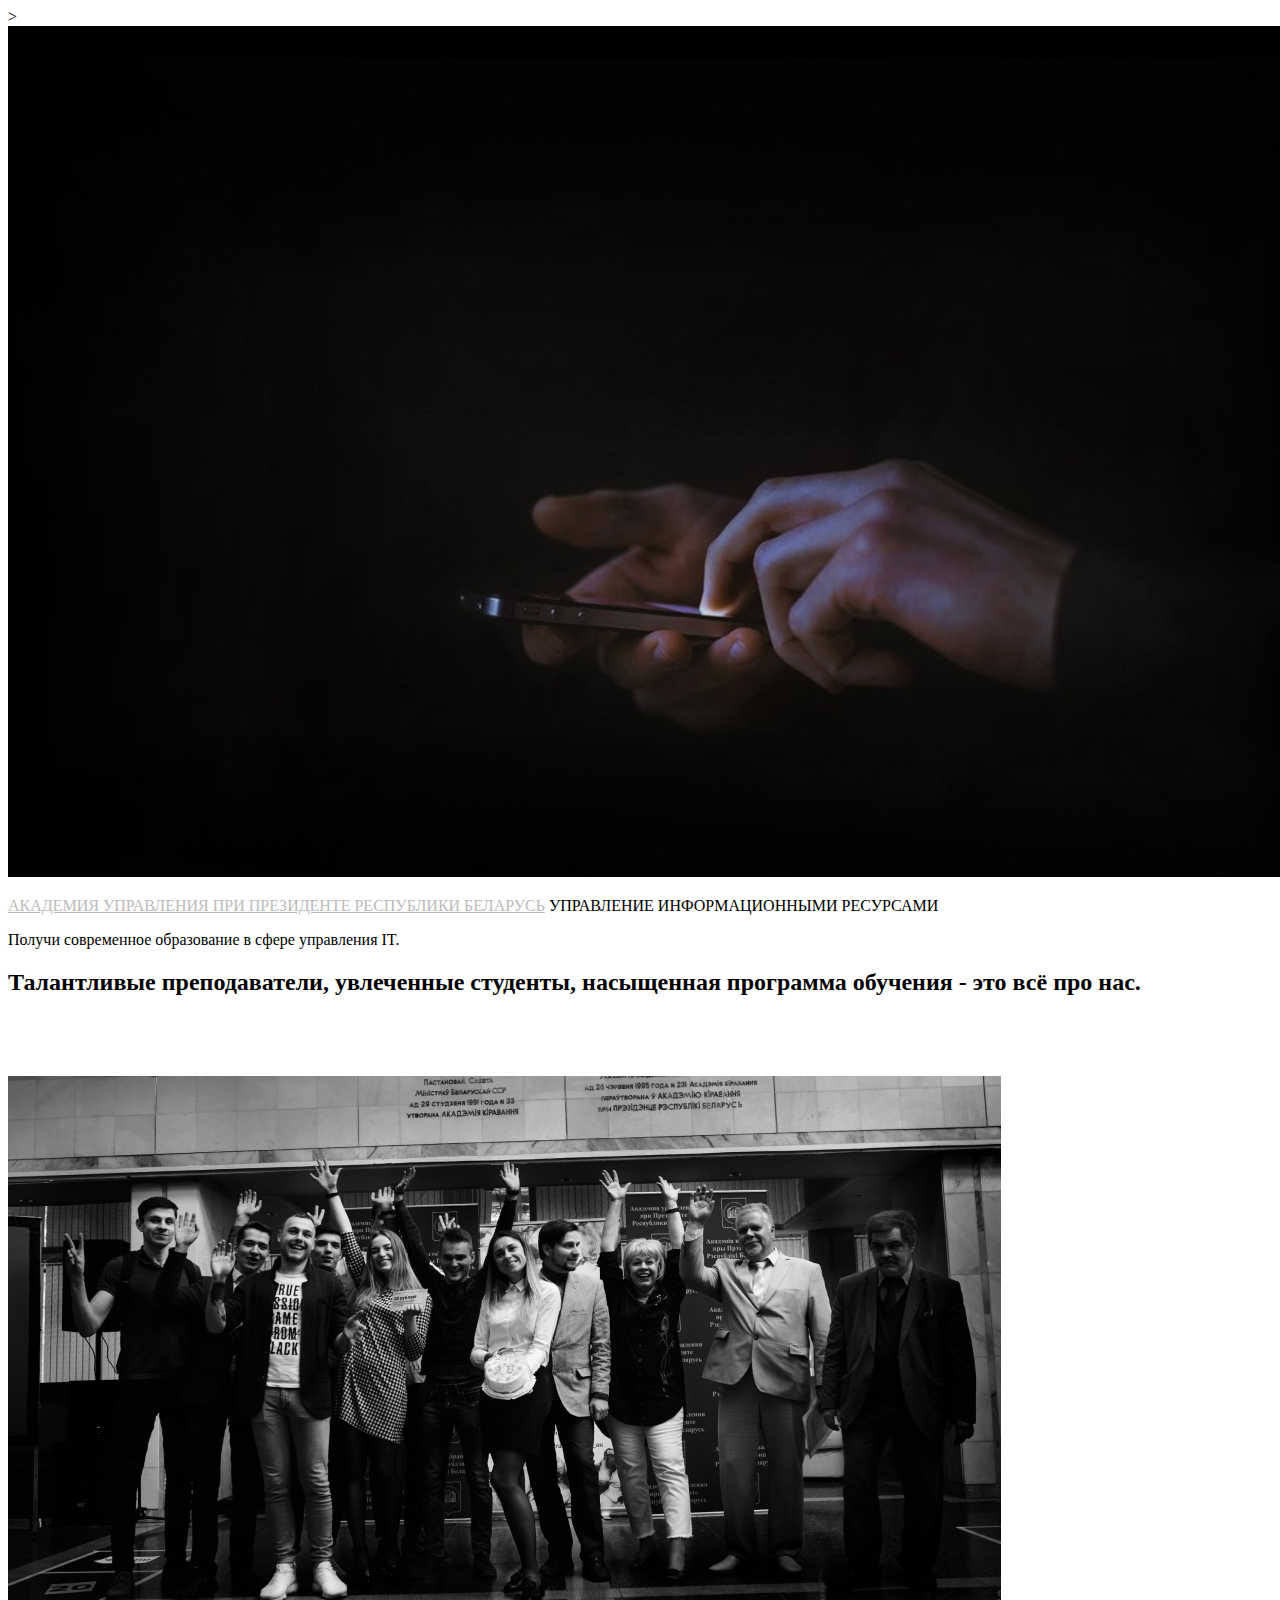
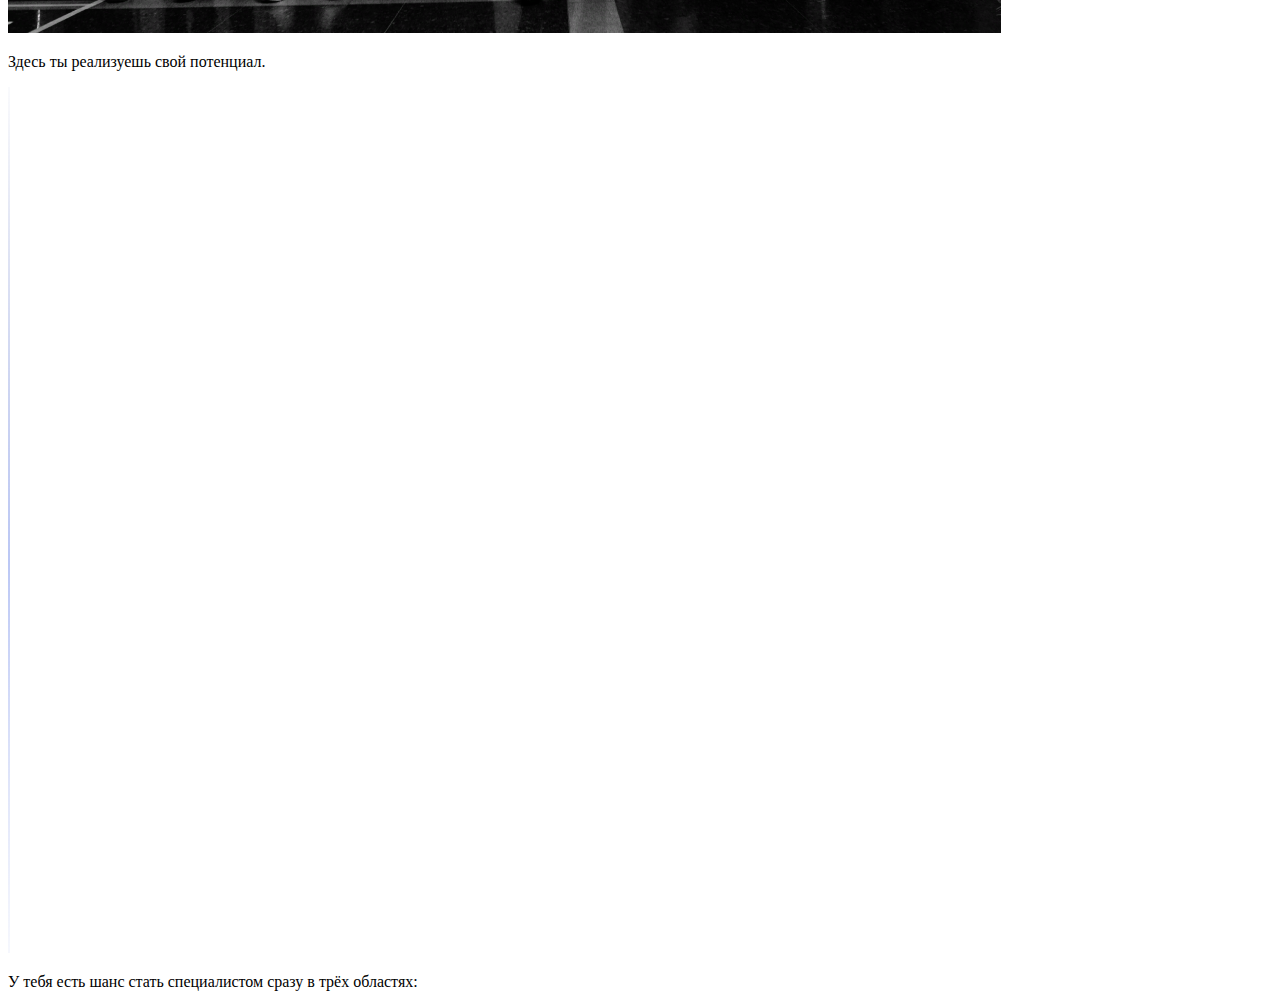
==== index.html @ 5eafae23 "UIR" ====
<!DOCTYPE html>
<html lang ="en">
<head>
  <meta charset="utf-8">
  <title>UIR</title>
  <meta name="viewport" content="width=device-width, initial-scale=1, shrink-to-fit=no">
  <link href=<link href="https://fonts.googleapis.com/css?family=Roboto:400,500,700&display=swap&subset=cyrillic" rel="stylesheet">>
  <link rel="stylesheet" href = "css/bootstrap.min.css">
  <link rel="stylesheet" href="css/owl.carousel.min.css">
	<link rel="stylesheet" href="css/owl.theme.default.min.css">
  <link rel = "stylesheet" href="css/main.css">
</head>
<body>
    <section class="main_page">
      <div class="main">
        <div class="container">
          <div class="row">
            <div class="col-md-11">
              <img src="img/main.jpg" alt="photo">
              <p><a href='https://www.pac.by/' data-hover='АКАДЕМИЯ УПРАВЛЕНИЯ ПРИ ПРЕЗИДЕНТЕ РЕСПУБЛИКИ БЕЛАРУСЬ' style="color:#BBBBBB">АКАДЕМИЯ УПРАВЛЕНИЯ ПРИ ПРЕЗИДЕНТЕ РЕСПУБЛИКИ БЕЛАРУСЬ</a> УПРАВЛЕНИЕ ИНФОРМАЦИОННЫМИ РЕСУРСАМИ </p>
                <span>Получи современное образование в сфере управления IT.</span>
              </div>
              </div>
            </div>
          </div>
        </section>
        <section class="description_page">
          <div class="desc">
            <div class="container">
              <div class="row">
                <div class="col-md-9">
                  <h2> Талантливые преподаватели, увлеченные студенты, насыщенная программа обучения - это всё про нас. </h2>
                </div>
                <div class="col-md-12 d-flex align-items-center">
                <img style='margin-top: 60px;'src="img/desc_photo.png">
              </div>
                <div class="col-md-12">
                <p> Здесь ты реализуешь свой потенциал. </p>
              </div>
              </div>
              </div>
            </div>
          </div>
        </section>
        <section class="subject_page">
          <div class="sub">
            <div class="container">
              <div class="row">
                <div class="col-md-1">
                  <img src="img/Line.png">
                </div>
                <div class="col-md-6">
                  <p> У тебя есть шанс стать специалистом сразу в трёх областях:</p>
              </div>
              <div class= "col-md-5">

              </div>
            </div>
          </div>
        </section>
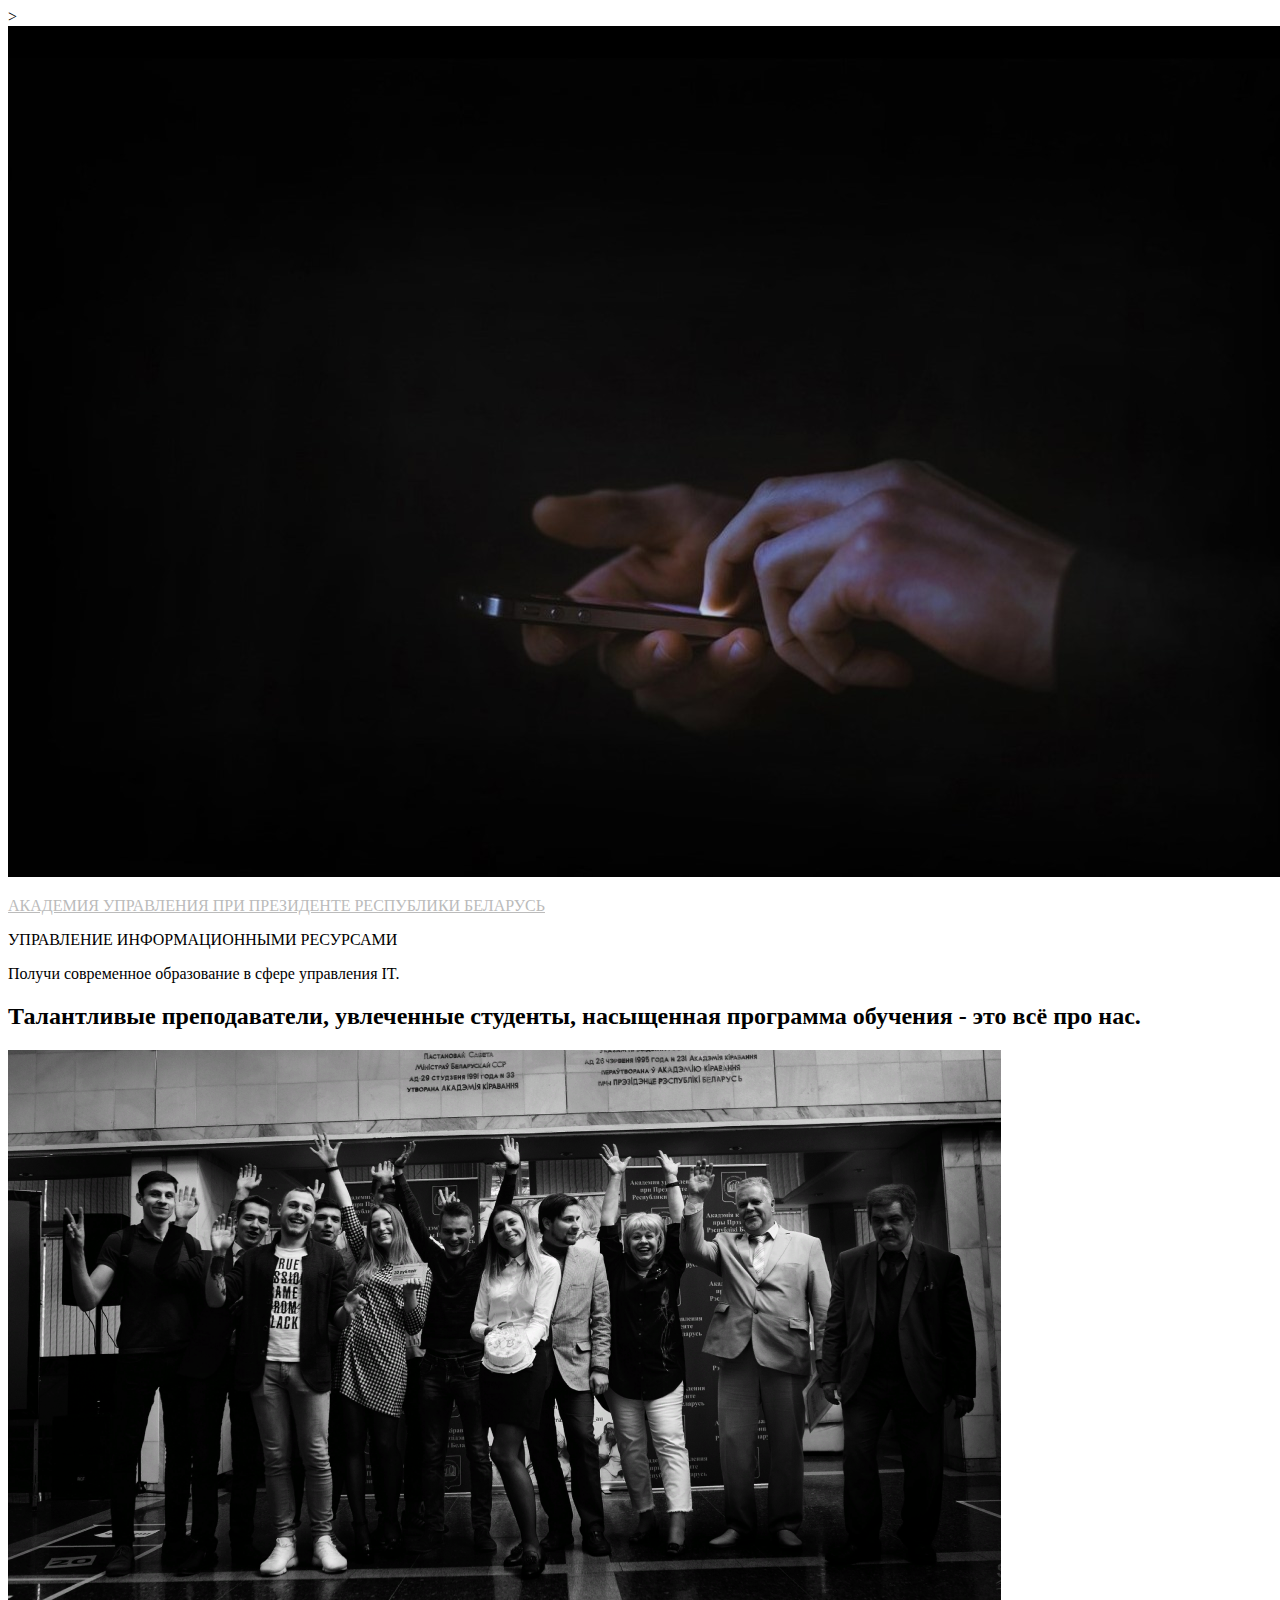
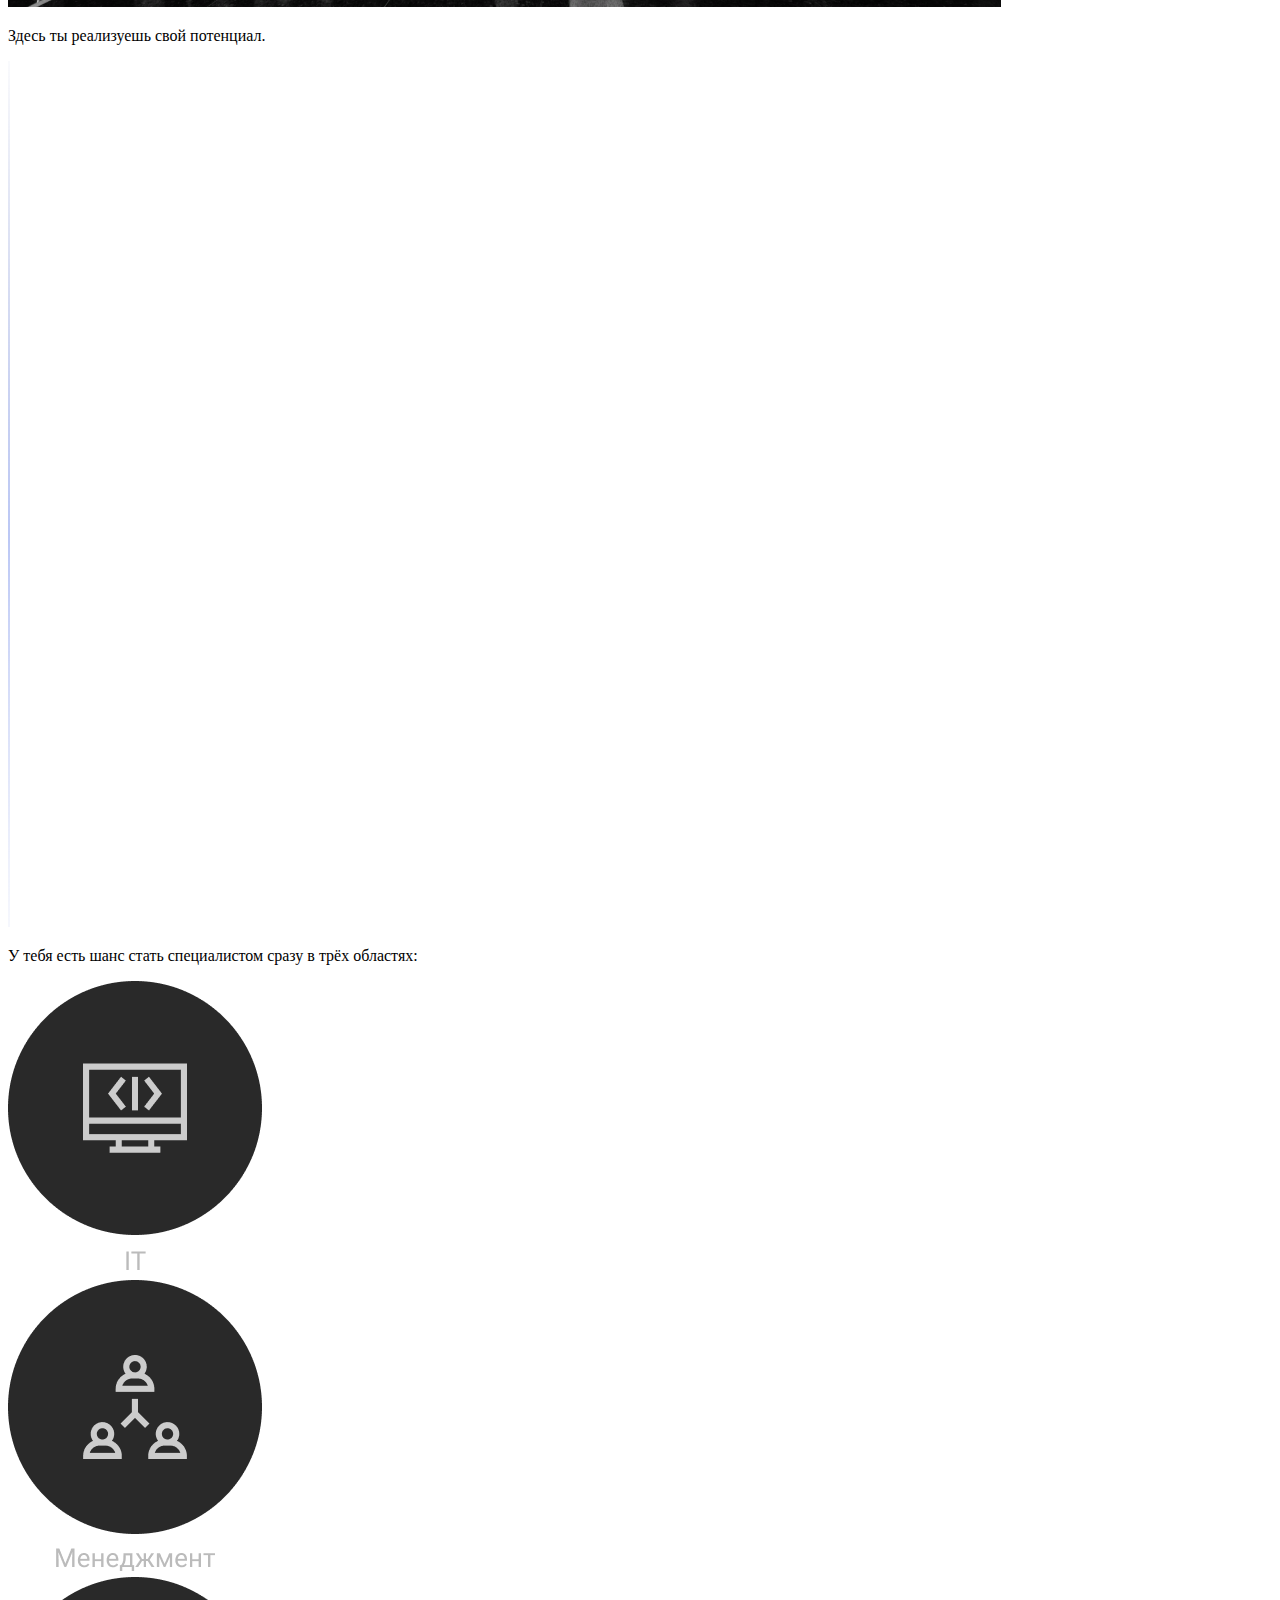
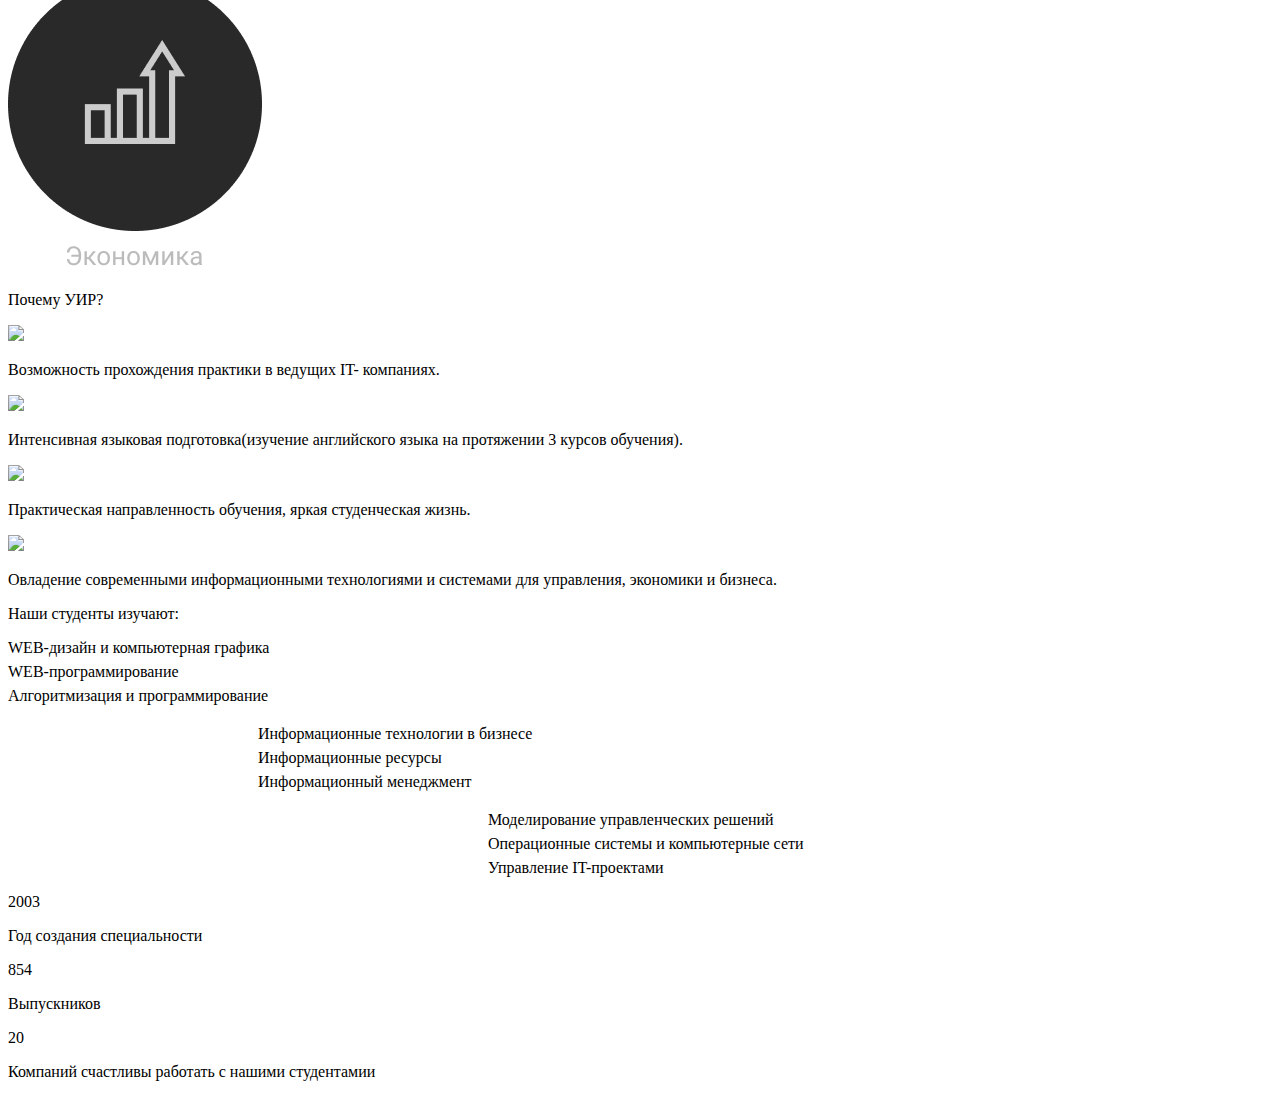
==== commit 7ed84777: "With counter" ====
--- a/index.html
+++ b/index.html
@@ -4,57 +4,180 @@
   <meta charset="utf-8">
   <title>UIR</title>
   <meta name="viewport" content="width=device-width, initial-scale=1, shrink-to-fit=no">
-  <link href=<link href="https://fonts.googleapis.com/css?family=Roboto:400,500,700&display=swap&subset=cyrillic" rel="stylesheet">>
+  <link href="https://fonts.googleapis.com/css?family=Roboto:400,500,700&display=swap&subset=cyrillic" rel="stylesheet">>
   <link rel="stylesheet" href = "css/bootstrap.min.css">
-  <link rel="stylesheet" href="css/owl.carousel.min.css">
 	<link rel="stylesheet" href="css/owl.theme.default.min.css">
   <link rel = "stylesheet" href="css/main.css">
+  <link rel="stylesheet" href="https://cdnjs.cloudflare.com/ajax/libs/animate.css/3.7.2/animate.min.css">
+  <link rel="stylesheet" href="https://stackpath.bootstrapcdn.com/font-awesome/4.7.0/css/font-awesome.min.css">
 </head>
 <body>
     <section class="main_page">
       <div class="main">
         <div class="container">
           <div class="row">
-            <div class="col-md-11">
+            <div class="col-md-12">
               <img src="img/main.jpg" alt="photo">
-              <p><a href='https://www.pac.by/' data-hover='АКАДЕМИЯ УПРАВЛЕНИЯ ПРИ ПРЕЗИДЕНТЕ РЕСПУБЛИКИ БЕЛАРУСЬ' style="color:#BBBBBB">АКАДЕМИЯ УПРАВЛЕНИЯ ПРИ ПРЕЗИДЕНТЕ РЕСПУБЛИКИ БЕЛАРУСЬ</a> УПРАВЛЕНИЕ ИНФОРМАЦИОННЫМИ РЕСУРСАМИ </p>
-                <span>Получи современное образование в сфере управления IT.</span>
+              <p><a href='https://www.pac.by/' data-hover='АКАДЕМИЯ УПРАВЛЕНИЯ ПРИ ПРЕЗИДЕНТЕ РЕСПУБЛИКИ БЕЛАРУСЬ' style="color:#BBBBBB">АКАДЕМИЯ УПРАВЛЕНИЯ ПРИ ПРЕЗИДЕНТЕ РЕСПУБЛИКИ БЕЛАРУСЬ</a></p>
+              <p class="main_page_uir">УПРАВЛЕНИЕ ИНФОРМАЦИОННЫМИ РЕСУРСАМИ</p>
+                <span class="col-md-12 big_title">Получи современное образование в сфере управления IT.</span>
               </div>
               </div>
             </div>
           </div>
         </section>
-        <section class="description_page">
-          <div class="desc">
-            <div class="container">
-              <div class="row">
-                <div class="col-md-9">
-                  <h2> Талантливые преподаватели, увлеченные студенты, насыщенная программа обучения - это всё про нас. </h2>
+
+    <section class="description_page">
+      <div class="desc">
+        <div class="container">
+          <div class="row">
+            <div class="col-md-9">
+              <h2 class="pharagraph_desc pharagraph"> Талантливые преподаватели, увлеченные студенты, насыщенная программа обучения - это всё про нас. </h2>
+            </div>
+            <div class="col-md-12 d-flex align-items-center">
+              <img src="img/desc_photo.png">
+            </div>
+            <div class="col-md-12">
+              <p class="title"> Здесь ты реализуешь свой потенциал. </p>
+            </div>
+          </div>
+        </div>
+      </div>
+    </section>
+
+    <section class="subject_page">
+      <div class="sub">
+        <div class="container">
+          <div class="row">
+              <div class="col-md-7">
+                  <img src="img/Line.png">
+                  <p class="title sub_title"> У тебя есть шанс стать специалистом сразу в трёх областях:</p>
                 </div>
-                <div class="col-md-12 d-flex align-items-center">
-                <img style='margin-top: 60px;'src="img/desc_photo.png">
+                <div class="col-md-1">
+                  <img class="sub_ImgIT" src="img/subIT.png">
               </div>
-                <div class="col-md-12">
-                <p> Здесь ты реализуешь свой потенциал. </p>
+              <div class="col-md-1">
+                <img class="sub_ImgManagment" src="img/subManagment.png">
+            </div>
+            <div class="col-md-1">
+              <img class="sub_ImgEconomy" src="img/subEconomy.png">
+            </div>
+          </div>
+        </div>
+      </div>
+    </section>
+
+
+    <section class="why_uir">
+      <div class="container">
+        <div class="row title_why">
+          <div class="col-md-12">
+              <p class="title">Почему УИР?</p>
+          </div>
+          <div class="list ">
+            <div class="row list1 align-items-center wow fadeInDown" data-wow-duration="3s">
+              <div class="col-md-1">
+                <img src="img/icon_why.png">
               </div>
+              <div class="col-md-11 text1">
+                <p class="pharagraph">Возможность прохождения практики в ведущих IT- компаниях.</p>
               </div>
+            </div>
+            <div class="row list1 align-items-center wow fadeInDown" data-wow-duration="2s" data-wow-offset="15">
+              <div class="col-md-1">
+                <img src="img/icon_why.png">
+              </div>
+              <div class="col-md-11 text1">
+                <p class="pharagraph ">Интенсивная языковая подготовка(изучение английского языка на протяжении 3 курсов обучения).</p>
+              </div>
+            </div>
+            <div class="row list1 align-items-center wow fadeInDown" data-wow-duration="2s" data-wow-offset="15">
+              <div class="col-md-1">
+                <img src="img/icon_why.png">
+              </div>
+              <div class="col-md-11 text1">
+                <p class="pharagraph ">Практическая направленность обучения, яркая студенческая жизнь.</p>
+              </div>
+            </div>
+            <div class="row list1 align-items-center wow fadeInDown" data-wow-duration="2s" data-wow-offset="15">
+              <div class="col-md-1">
+                <img src="img/icon_why.png">
+              </div>
+              <div class="col-md-11 text1">
+                <p class="pharagraph ">Овладение современными информационными технологиями и системами для управления, экономики и бизнеса.</p>
               </div>
             </div>
           </div>
-        </section>
-        <section class="subject_page">
-          <div class="sub">
-            <div class="container">
-              <div class="row">
-                <div class="col-md-1">
-                  <img src="img/Line.png">
-                </div>
-                <div class="col-md-6">
-                  <p> У тебя есть шанс стать специалистом сразу в трёх областях:</p>
-              </div>
-              <div class= "col-md-5">
+        </div>
+      </div>
+    </section>
 
-              </div>
-            </div>
+
+    <section class="materials">
+      <div class="container">
+        <div class="row materials_title">
+          <div class="col-md-12">
+              <p class="title">Наши студенты изучают:</p>
           </div>
-        </section>
+        </div>
+        <div class="row">
+          <div class="col-md-12">
+            <p class="pharagraph wow slideInRight" data-wow-duration="2s">WEB-дизайн и компьютерная графика</p>
+            <p class="pharagraph wow slideInRight" data-wow-duration="2s" style='margin-top:-10px'>WEB-программирование</p>
+            <p class="pharagraph wow slideInRight" data-wow-duration="2s" style='margin-top:-10px'>Алгоритмизация и программирование</p>
+          </div>
+        </div>
+        <div class="row" style='margin-left:250px;  margin-top:20px'>
+          <div class="col-md-8">
+            <p class="pharagraph wow slideInRight" data-wow-duration="2s" data-wow-offset="20">Информационные технологии в бизнесе</p>
+            <p class="pharagraph wow slideInRight" data-wow-duration="2s" data-wow-offset="20"style='margin-top:-10px'>Информационные ресурсы</p>
+            <p class="pharagraph wow slideInRight" data-wow-duration="2s" data-wow-offset="20" style='margin-top:-10px'>Информационный менеджмент</p>
+          </div>
+        </div>
+        <div class="row">
+          <div class="col-md-12" style='margin-left:480px; margin-top:20px'>
+          <p class="pharagraph wow slideInRight" data-wow-duration="2s" data-wow-offset="20">Моделирование управленческих решений</p>
+            <p class="pharagraph wow slideInRight" data-wow-duration="2s" data-wow-offset="20" style='margin-top:-10px'>Операционные системы и компьютерные сети</p>
+            <p class="pharagraph wow slideInRight" data-wow-duration="2s" data-wow-offset="20" style='margin-top:-10px'>Управление IT-проектами</p>
+          </div>
+        </div>
+        </div>
+      </div>
+    </section>
+
+
+    <section class="counter" id="number">
+      <div class="container">
+        <div class="row numbers justify-content-between">
+          <div class="d-flex ">
+          <div class="col-4">
+            <p class="number">2003</p>
+            <p class="number_desc pharagraph">Год создания специальности</p>
+          </div>
+          <div class="col-4">
+            <p class="number">854</p>
+            <p class="number_desc pharagraph">Выпускников</p>
+          </div>
+          <div class="col-4">
+            <p class="number">20</p>
+            <p class="number_desc pharagraph">Компаний счастливы работать с нашими студентамии</p>
+          </div>
+          </div>
+        </div>
+      </div>
+    </section>
+
+    <section class="animation">
+      <div class="container">
+      </div>
+    </section>
+    <script src="js/wow.js"></script>
+              <script>
+              new WOW().init();
+              </script>
+              <script src="https://yastatic.net/jquery/3.1.0/jquery.min.js"></script>
+              <script>window.jQuery || document.write('<script src="js/vendor/jquery-3.1.0.min.js"><\/script>')</script>
+              <script src="https://cdnjs.cloudflare.com/ajax/libs/popper.js/1.14.7/umd/popper.min.js" integrity="sha384-UO2eT0CpHqdSJQ6hJty5KVphtPhzWj9WO1clHTMGa3JDZwrnQq4sF86dIHNDz0W1" crossorigin="anonymous"></script>
+<script src="https://stackpath.bootstrapcdn.com/bootstrap/4.3.1/js/bootstrap.min.js" integrity="sha384-JjSmVgyd0p3pXB1rRibZUAYoIIy6OrQ6VrjIEaFf/nJGzIxFDsf4x0xIM+B07jRM" crossorigin="anonymous"></script>
+<script src="js/main.js"></script>
+</body>
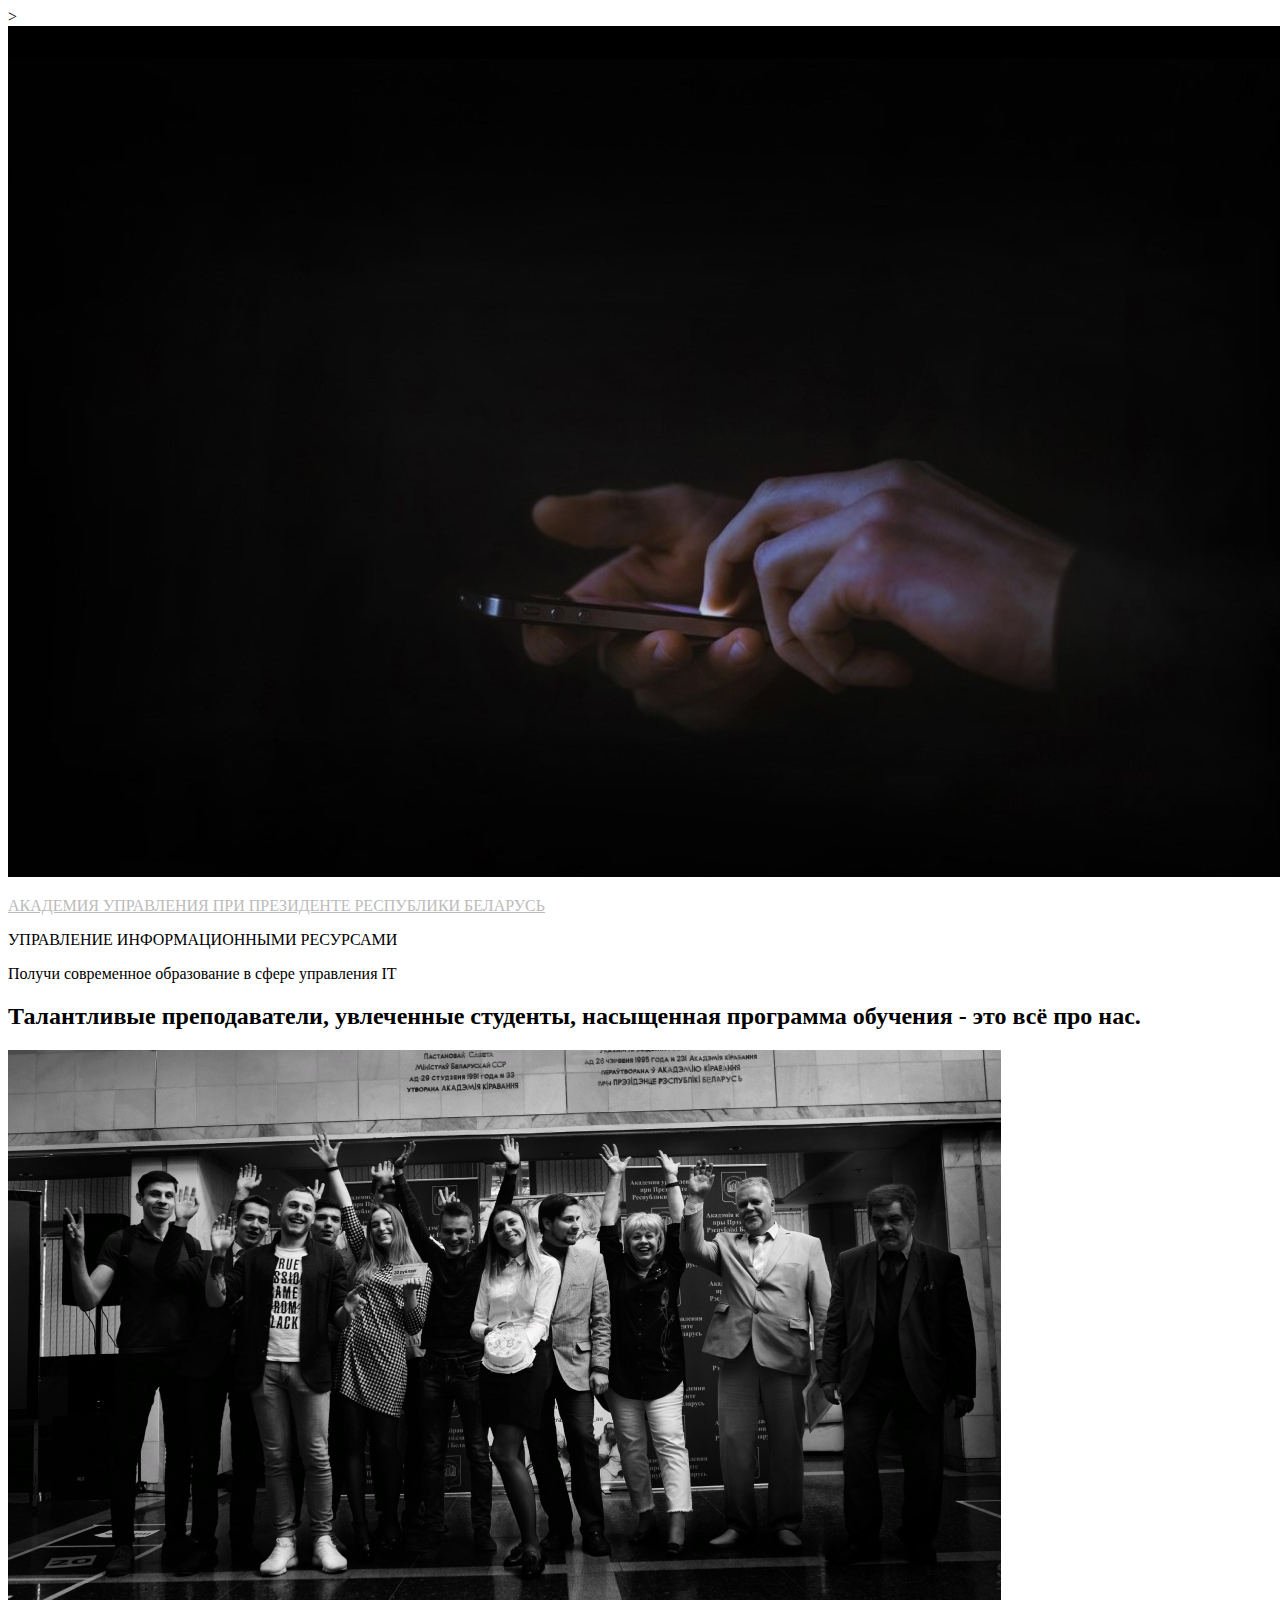
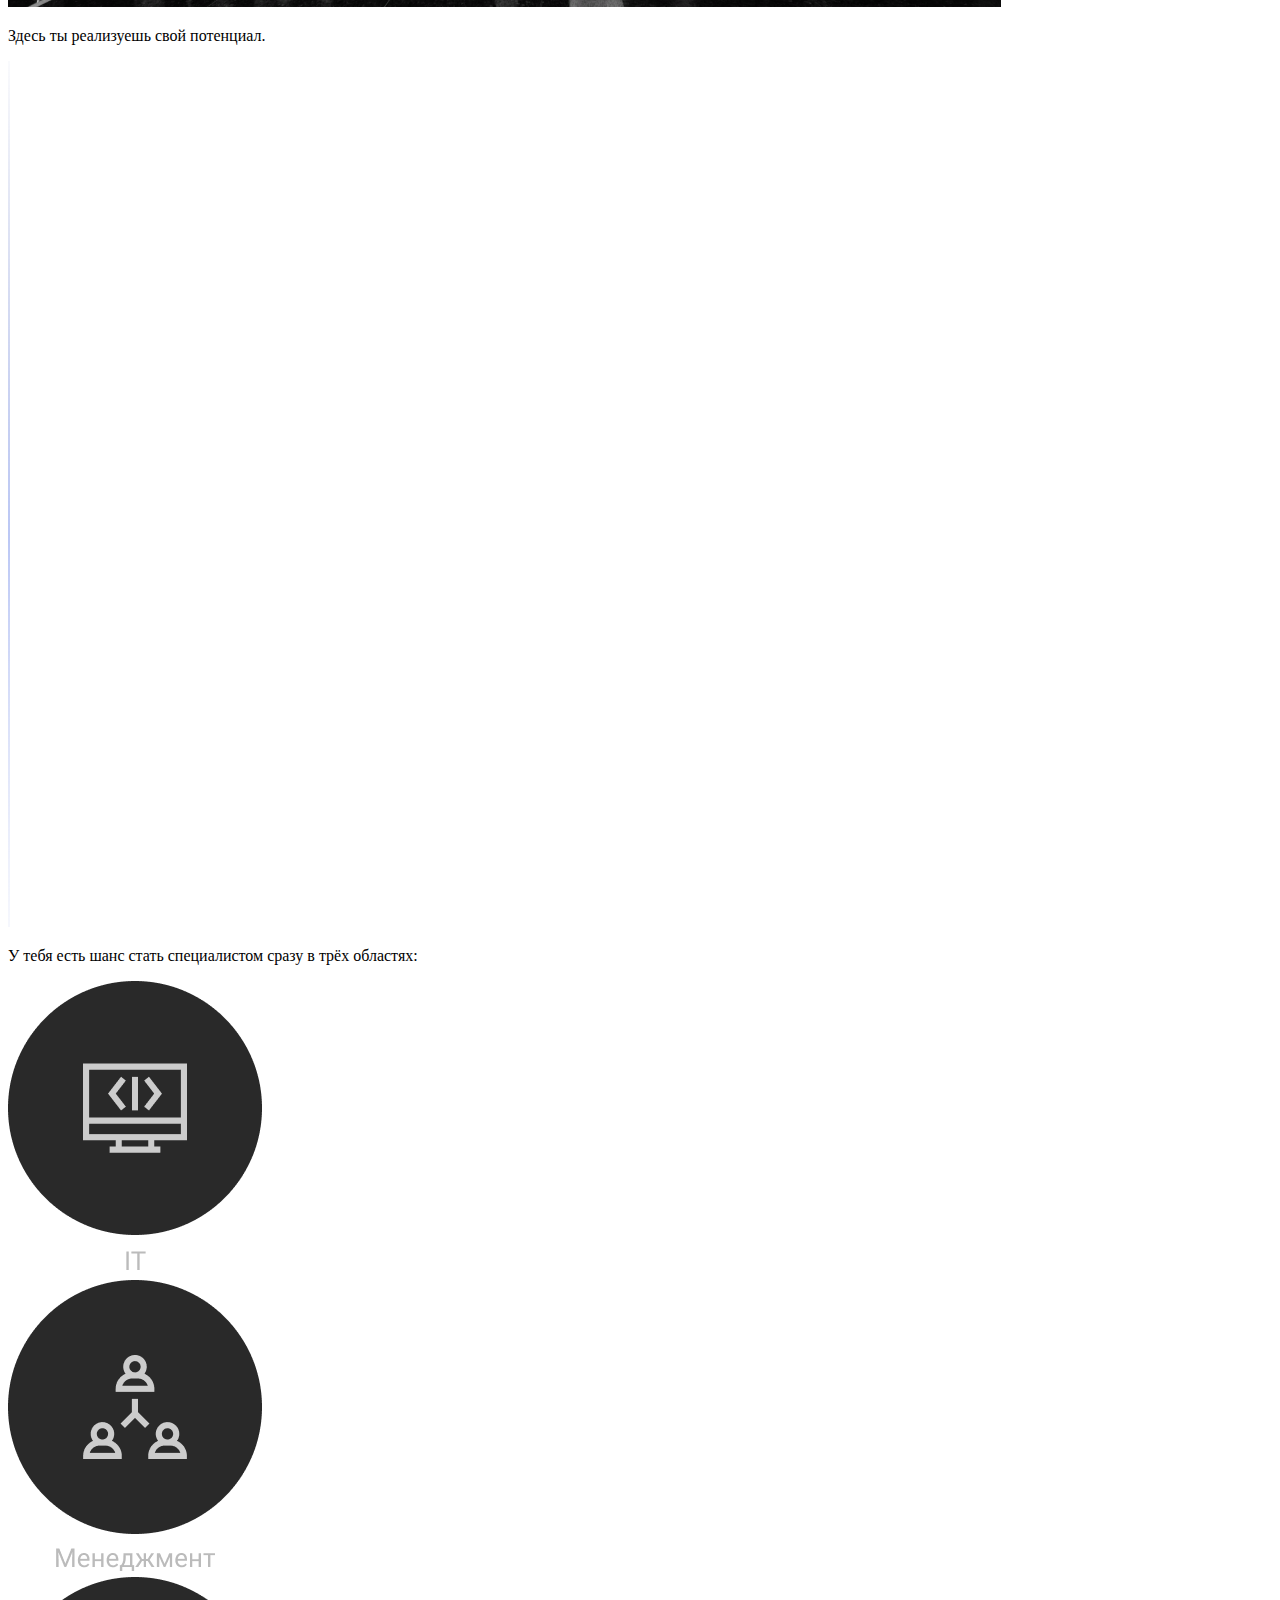
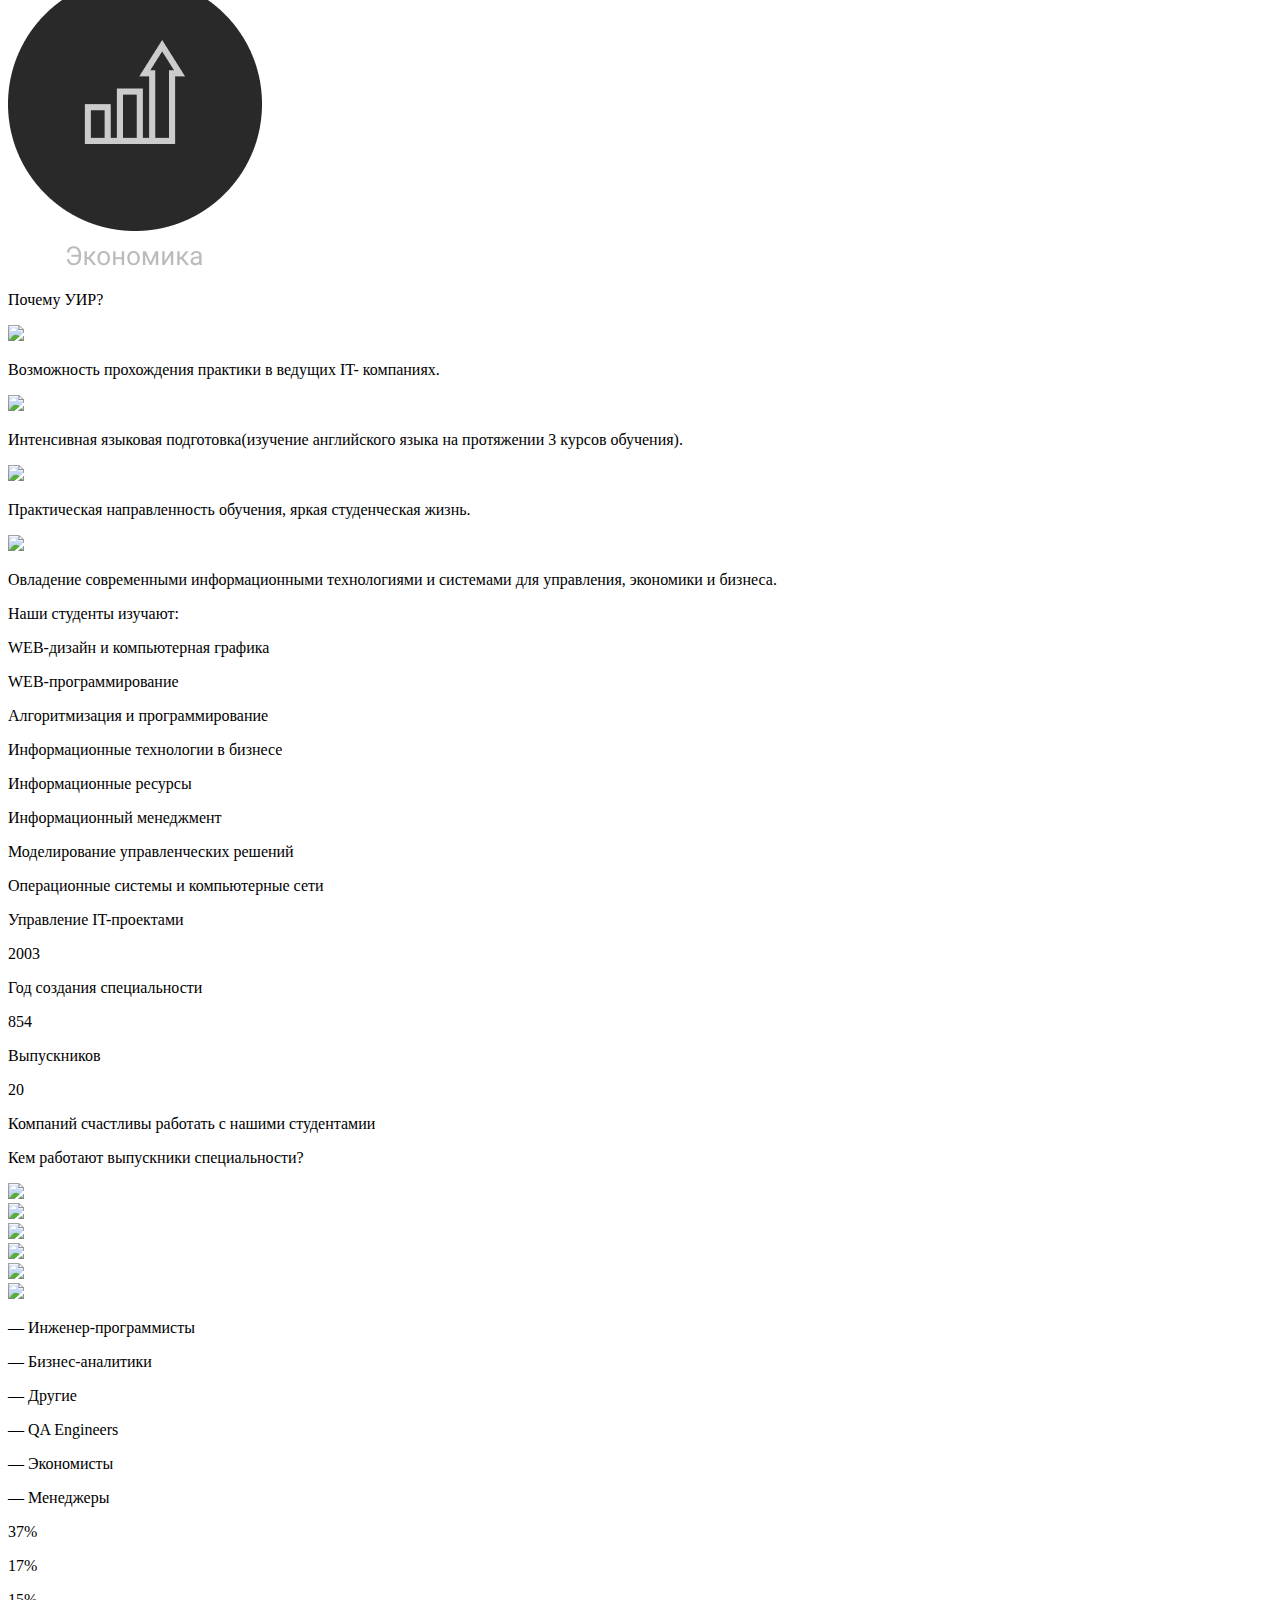
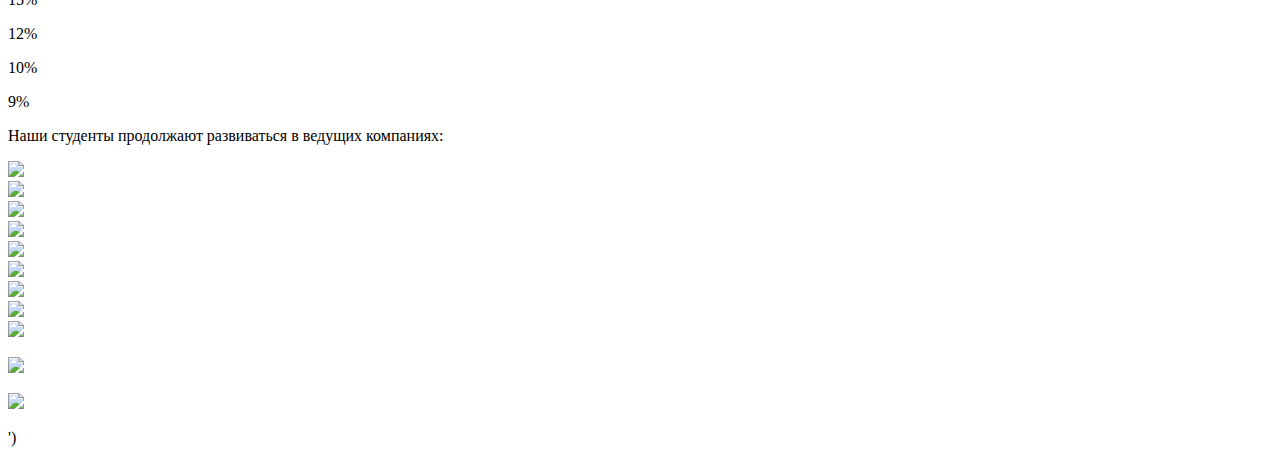
==== commit d1e01dea: "commit" ====
--- a/index.html
+++ b/index.html
@@ -20,7 +20,7 @@
               <img src="img/main.jpg" alt="photo">
               <p><a href='https://www.pac.by/' data-hover='АКАДЕМИЯ УПРАВЛЕНИЯ ПРИ ПРЕЗИДЕНТЕ РЕСПУБЛИКИ БЕЛАРУСЬ' style="color:#BBBBBB">АКАДЕМИЯ УПРАВЛЕНИЯ ПРИ ПРЕЗИДЕНТЕ РЕСПУБЛИКИ БЕЛАРУСЬ</a></p>
               <p class="main_page_uir">УПРАВЛЕНИЕ ИНФОРМАЦИОННЫМИ РЕСУРСАМИ</p>
-                <span class="col-md-12 big_title">Получи современное образование в сфере управления IT.</span>
+                <span class="col-md-12 big_title">Получи современное образование в сфере управления IT</span>
               </div>
               </div>
             </div>
@@ -75,7 +75,7 @@
               <p class="title">Почему УИР?</p>
           </div>
           <div class="list ">
-            <div class="row list1 align-items-center wow fadeInDown" data-wow-duration="3s">
+            <div class="row list1 wow fadeInDown" data-wow-duration="3s">
               <div class="col-md-1">
                 <img src="img/icon_why.png">
               </div>
@@ -83,7 +83,7 @@
                 <p class="pharagraph">Возможность прохождения практики в ведущих IT- компаниях.</p>
               </div>
             </div>
-            <div class="row list1 align-items-center wow fadeInDown" data-wow-duration="2s" data-wow-offset="15">
+            <div class="row list1 wow fadeInDown" data-wow-duration="3s" data-wow-offset="15">
               <div class="col-md-1">
                 <img src="img/icon_why.png">
               </div>
@@ -91,7 +91,7 @@
                 <p class="pharagraph ">Интенсивная языковая подготовка(изучение английского языка на протяжении 3 курсов обучения).</p>
               </div>
             </div>
-            <div class="row list1 align-items-center wow fadeInDown" data-wow-duration="2s" data-wow-offset="15">
+            <div class="row list1 wow fadeInDown" data-wow-duration="3s" data-wow-offset="15">
               <div class="col-md-1">
                 <img src="img/icon_why.png">
               </div>
@@ -99,7 +99,7 @@
                 <p class="pharagraph ">Практическая направленность обучения, яркая студенческая жизнь.</p>
               </div>
             </div>
-            <div class="row list1 align-items-center wow fadeInDown" data-wow-duration="2s" data-wow-offset="15">
+            <div class="row list1 wow fadeInDown" data-wow-duration="3s" data-wow-offset="15">
               <div class="col-md-1">
                 <img src="img/icon_why.png">
               </div>
@@ -120,45 +120,47 @@
               <p class="title">Наши студенты изучают:</p>
           </div>
         </div>
+        <div class="all_mat">
         <div class="row">
           <div class="col-md-12">
-            <p class="pharagraph wow slideInRight" data-wow-duration="2s">WEB-дизайн и компьютерная графика</p>
-            <p class="pharagraph wow slideInRight" data-wow-duration="2s" style='margin-top:-10px'>WEB-программирование</p>
-            <p class="pharagraph wow slideInRight" data-wow-duration="2s" style='margin-top:-10px'>Алгоритмизация и программирование</p>
-          </div>
-        </div>
-        <div class="row" style='margin-left:250px;  margin-top:20px'>
-          <div class="col-md-8">
-            <p class="pharagraph wow slideInRight" data-wow-duration="2s" data-wow-offset="20">Информационные технологии в бизнесе</p>
-            <p class="pharagraph wow slideInRight" data-wow-duration="2s" data-wow-offset="20"style='margin-top:-10px'>Информационные ресурсы</p>
-            <p class="pharagraph wow slideInRight" data-wow-duration="2s" data-wow-offset="20" style='margin-top:-10px'>Информационный менеджмент</p>
+            <p class="pharagraph wow slideInRight padd_mat" data-wow-duration="2s">WEB-дизайн и компьютерная графика</p>
+            <p class="pharagraph wow slideInRight padd_mat" data-wow-duration="2s">WEB-программирование</p>
+            <p class="pharagraph wow slideInRight" data-wow-duration="2s">Алгоритмизация и программирование</p>
           </div>
         </div>
         <div class="row">
-          <div class="col-md-12" style='margin-left:480px; margin-top:20px'>
-          <p class="pharagraph wow slideInRight" data-wow-duration="2s" data-wow-offset="20">Моделирование управленческих решений</p>
-            <p class="pharagraph wow slideInRight" data-wow-duration="2s" data-wow-offset="20" style='margin-top:-10px'>Операционные системы и компьютерные сети</p>
-            <p class="pharagraph wow slideInRight" data-wow-duration="2s" data-wow-offset="20" style='margin-top:-10px'>Управление IT-проектами</p>
-          </div>
-        </div>
-        </div>
-      </div>
-    </section>
-
-
-    <section class="counter" id="number">
-      <div class="container">
-        <div class="row numbers justify-content-between">
+          <div class="col-md-12 mat2">
+            <p class="pharagraph wow slideInRight padd_mat" data-wow-duration="2s" data-wow-offset="20">Информационные технологии в бизнесе</p>
+            <p class="pharagraph wow slideInRight padd_mat" data-wow-duration="2s" data-wow-offset="20">Информационные ресурсы</p>
+            <p class="pharagraph wow slideInRight" data-wow-duration="2s" data-wow-offset="20">Информационный менеджмент</p>
+          </div>
+        </div>
+        <div class="row">
+          <div class="col-md-12 mat3">
+          <p class="pharagraph wow slideInRight padd_mat" data-wow-duration="2s" data-wow-offset="20">Моделирование управленческих решений</p>
+            <p class="pharagraph wow slideInRight padd_mat" data-wow-duration="2s" data-wow-offset="20">Операционные системы и компьютерные сети</p>
+            <p class="pharagraph wow slideInRight" data-wow-duration="2s" data-wow-offset="20">Управление IT-проектами</p>
+          </div>
+        </div>
+        </div>
+      </div>
+      </div>
+    </section>
+
+
+    <section class="counter">
+      <div class="container">
+        <div class="row counter_width justify-content-between">
           <div class="d-flex ">
-          <div class="col-4">
+          <div class="col-md-3 number_right">
             <p class="number">2003</p>
             <p class="number_desc pharagraph">Год создания специальности</p>
           </div>
-          <div class="col-4">
+          <div class="col-md-3 number_right">
             <p class="number">854</p>
             <p class="number_desc pharagraph">Выпускников</p>
           </div>
-          <div class="col-4">
+          <div class="col-md-3">
             <p class="number">20</p>
             <p class="number_desc pharagraph">Компаний счастливы работать с нашими студентамии</p>
           </div>
@@ -166,6 +168,155 @@
         </div>
       </div>
     </section>
+
+
+
+    <section class="specialization">
+      <div class="container">
+        <div class="row sp_title">
+          <div class="col-md-12">
+            <p class="title">Кем работают выпускники специальности?</p>
+          </div>
+        </div>
+        <div class="row  ">
+          <div class="width_sp sp_all justify-content-between d-flex">
+          <div class="col-md-1">
+            <img src="img/sp1.png">
+          </div>
+          <div class="col-md-1">
+            <img src="img/sp2.png">
+          </div>
+          <div class="col-md-1">
+            <img src="img/sp3.png">
+          </div>
+          <div class="col-md-1">
+            <img src="img/sp4.png">
+          </div>
+          <div class="col-md-1">
+            <img src="img/sp5.png">
+          </div>
+          <div class="col-md-1">
+            <img src="img/sp6.png">
+            </div>
+          </div>
+          <div class="all_sp_texts">
+            <div class="row">
+              <div class="col-md-12">
+                <p class="pharagraph sp_text">— Инженер-программисты</p>
+              </div>
+            </div>
+            <div class="row">
+              <div class="col-md-12">
+                <p class="pharagraph sp_text">— Бизнес-аналитики</p>
+              </div>
+            </div>
+            <div class="row">
+              <div class="col-md-12">
+                <p class="pharagraph sp_text">— Другие</p>
+              </div>
+            </div>
+            <div class="row">
+              <div class="col-md-12">
+                <p class="pharagraph sp_text">— QA Engineers</p>
+              </div>
+            </div>
+            <div class="row">
+              <div class="col-md-12">
+                <p class="pharagraph sp_text">— Экономисты</p>
+              </div>
+            </div>
+            <div class="row">
+              <div class="col-md-12">
+                <p class="pharagraph sp_text">— Менеджеры</p>
+              </div>
+            </div>
+          </div>
+          </div>
+          <div class="row percent width_sp justify-content-between d-flex">
+            <div class="col-md-1">
+              <p class="pharagraph sp_text">37%</p>
+            </div>
+            <div class="col-md-1">
+              <p class="pharagraph sp_text">17%</p>
+            </div>
+            <div class="col-md-1">
+              <p class="pharagraph sp_text">15%</p>
+            </div>
+            <div class="col-md-1">
+              <p class="pharagraph sp_text">12%</p>
+            </div>
+            <div class="col-md-1">
+              <p class="pharagraph sp_text">10%</p>
+            </div>
+            <div class="col-md-1">
+              <p class="pharagraph sp_text">9%</p>
+            </div>
+          </div>
+        </div>
+    </section>
+
+
+
+    <section class="companies">
+      <div class="container">
+        <div class="row companies_title">
+          <div class="col-md-12">
+            <p class="title">Наши студенты продолжают развиваться в ведущих компаниях:</p>
+          </div>
+        </div>
+        <div class="row justify-content-between d-flex">
+          <div class="col-md-4">
+            <a class="epam"><img src="img/epam_st.png"></a>
+          </div>
+          <div class="col-md-4">
+            <img src="img/bps_st.png">
+          </div>
+          <div class="col-md-4">
+            <img src="img/borovoi_st.png">
+          </div>
+        </div>
+        <div class="row companies_top justify-content-between d-flex">
+          <div class="col-md-4">
+            <img src="img/itechart_st.png">
+          </div>
+          <div class="col-md-4">
+            <img src="img/itransition_st.png">
+          </div>
+          <div class="col-md-4">
+            <img src="img/ey_st.png">
+          </div>
+        </div>
+        <div class="row companies_top justify-content-between d-flex">
+          <div class="col-md-4">
+            <img src="img/iba_st.png">
+          </div>
+          <div class="col-md-4">
+            <img src="img/bel_st.png">
+          </div>
+          <div class="col-md-4">
+            <img src="img/business_st.png">
+          </div>
+        </div>
+      </div>
+    </section>
+
+
+
+
+  <section class="footer">
+    <div class="container">
+      <div class="row icons justify-content-between d-flex">
+        <div class="col-md-2">
+          <p ><a href="https://vk.com/uirby_2015"><img class="icon_vk" src="img/icon_vk.png" ></a></p>
+        </div>
+        <div class="col-md-2">
+          <p ><a href="https://www.instagram.com/uir.by/"><img class="icon_inst" src="img/icon_inst.png" ></a></p>
+        </div>
+      </div>
+    </div>
+  </section>
+
+
 
     <section class="animation">
       <div class="container">
@@ -176,7 +327,7 @@
               new WOW().init();
               </script>
               <script src="https://yastatic.net/jquery/3.1.0/jquery.min.js"></script>
-              <script>window.jQuery || document.write('<script src="js/vendor/jquery-3.1.0.min.js"><\/script>')</script>
+              <script>window.jQuery || document.write('<script src="js/vendor/jquery-3.1.0.min.js"></script>')</script>
               <script src="https://cdnjs.cloudflare.com/ajax/libs/popper.js/1.14.7/umd/popper.min.js" integrity="sha384-UO2eT0CpHqdSJQ6hJty5KVphtPhzWj9WO1clHTMGa3JDZwrnQq4sF86dIHNDz0W1" crossorigin="anonymous"></script>
 <script src="https://stackpath.bootstrapcdn.com/bootstrap/4.3.1/js/bootstrap.min.js" integrity="sha384-JjSmVgyd0p3pXB1rRibZUAYoIIy6OrQ6VrjIEaFf/nJGzIxFDsf4x0xIM+B07jRM" crossorigin="anonymous"></script>
 <script src="js/main.js"></script>
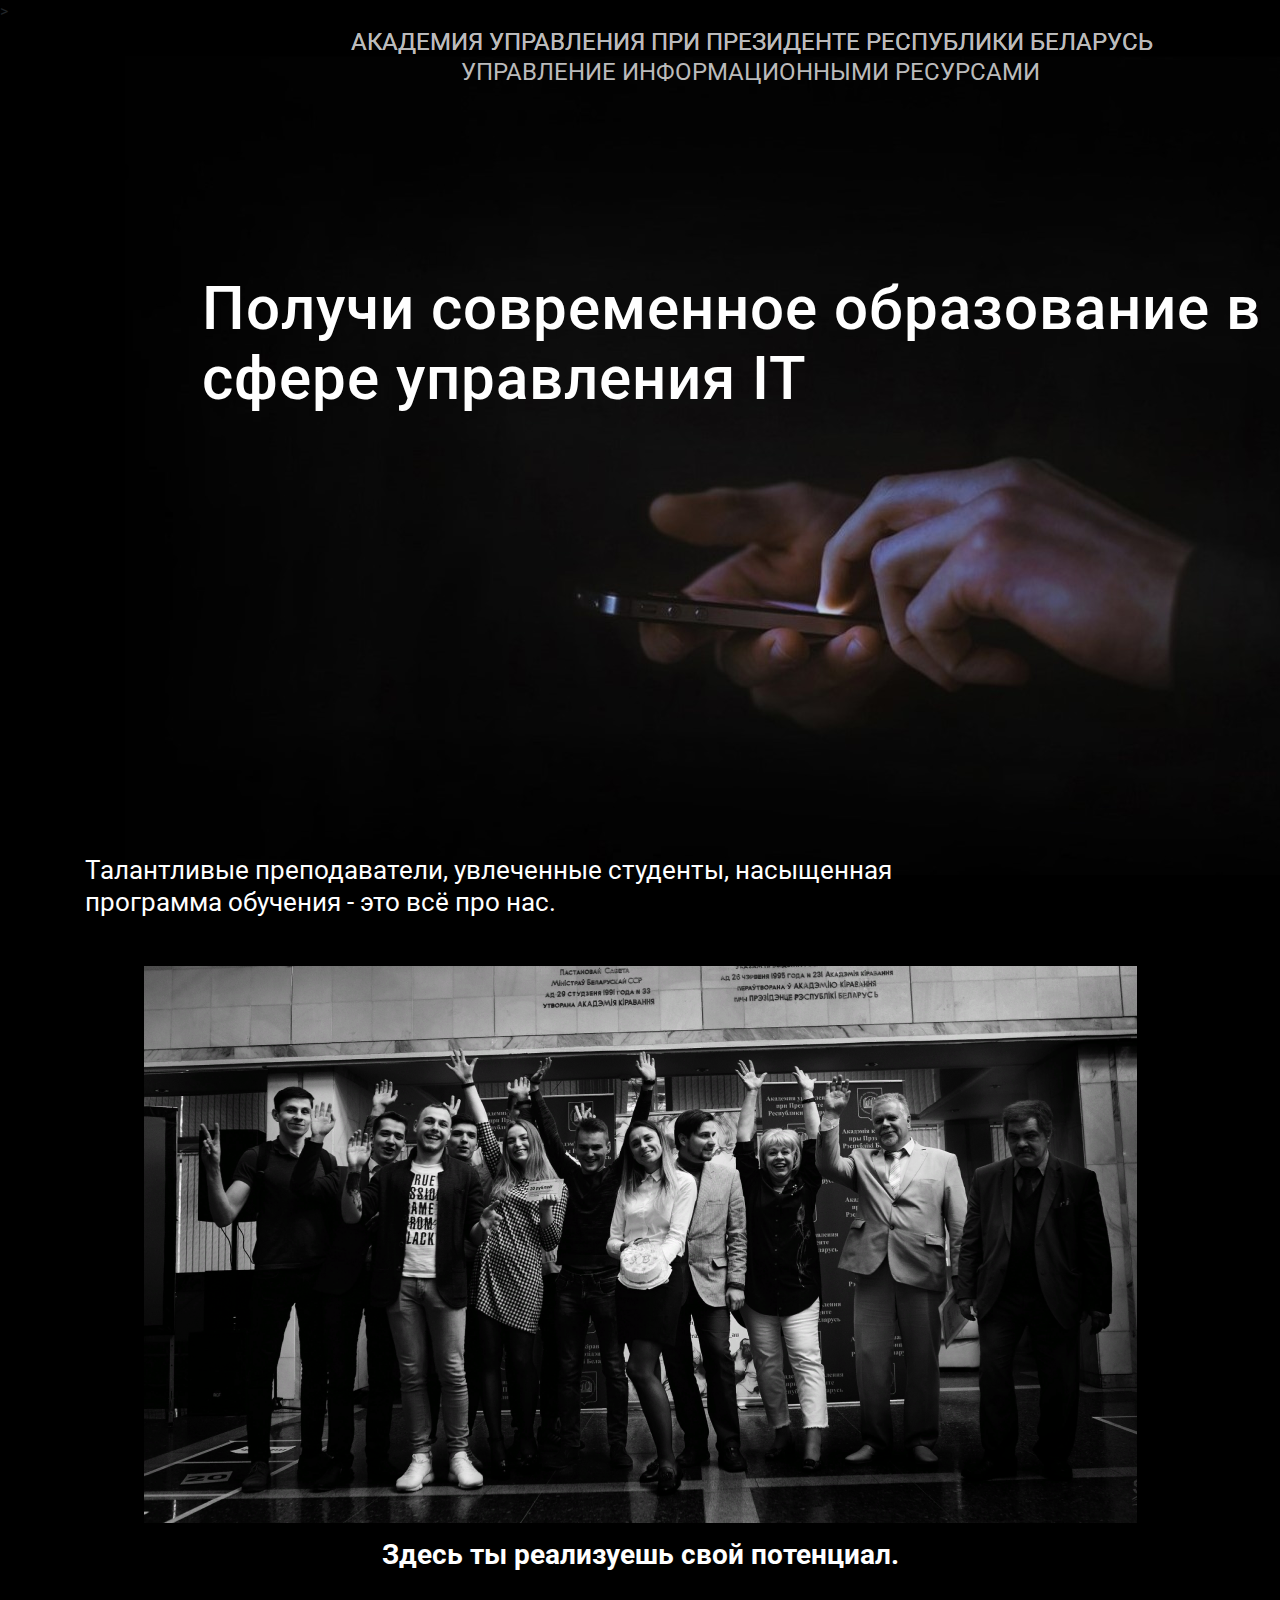
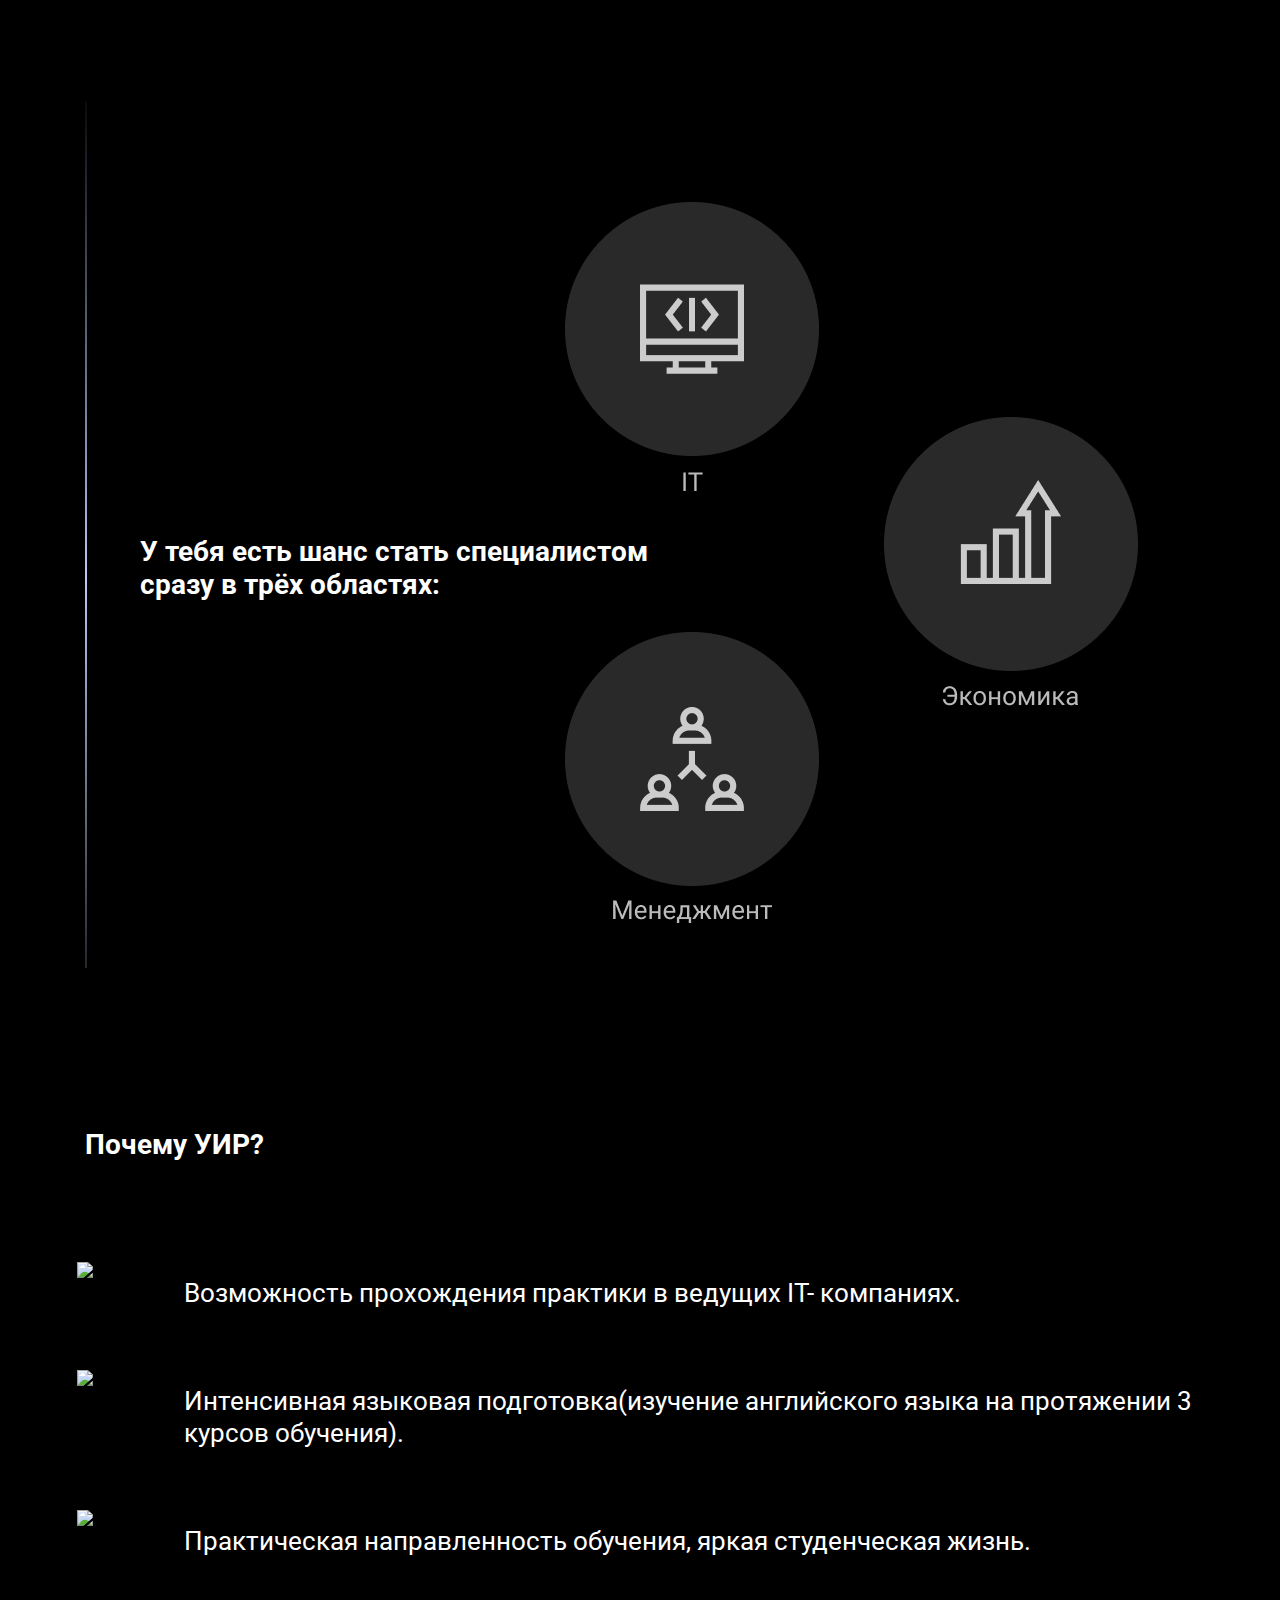
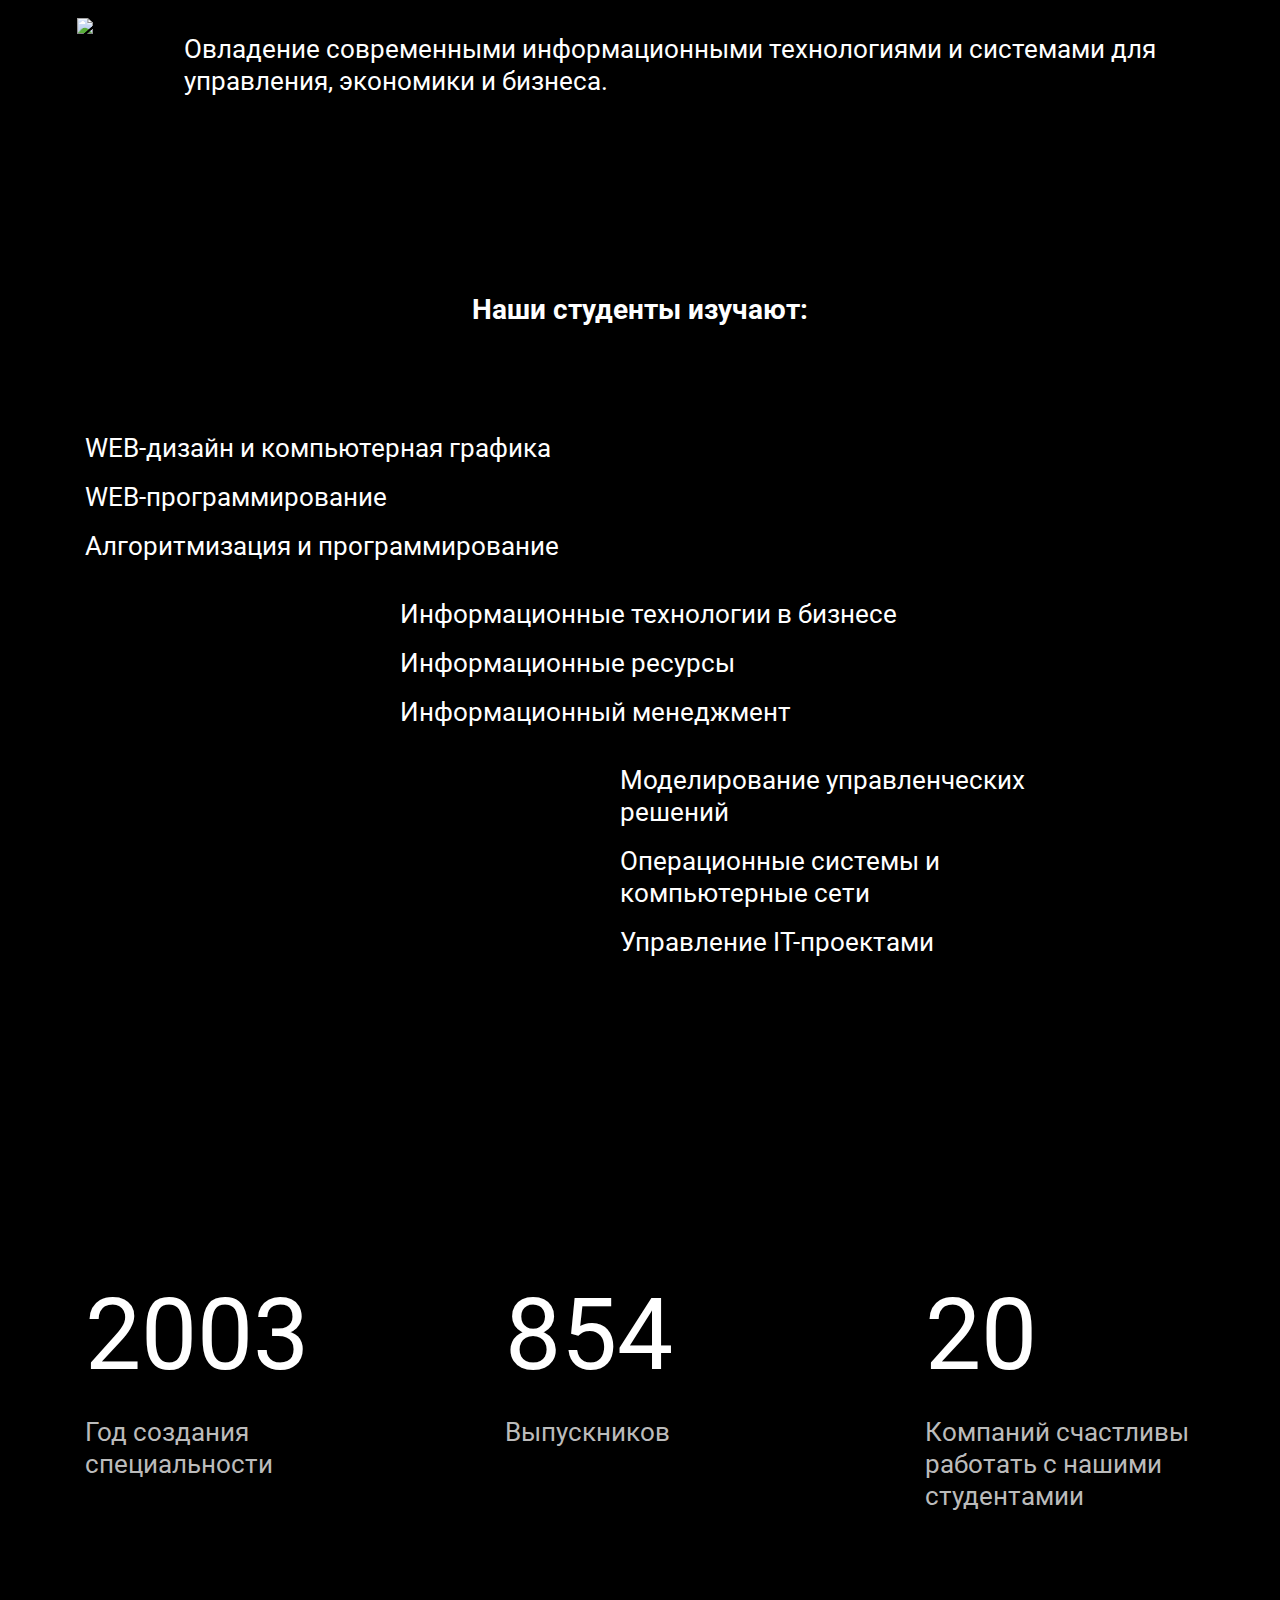
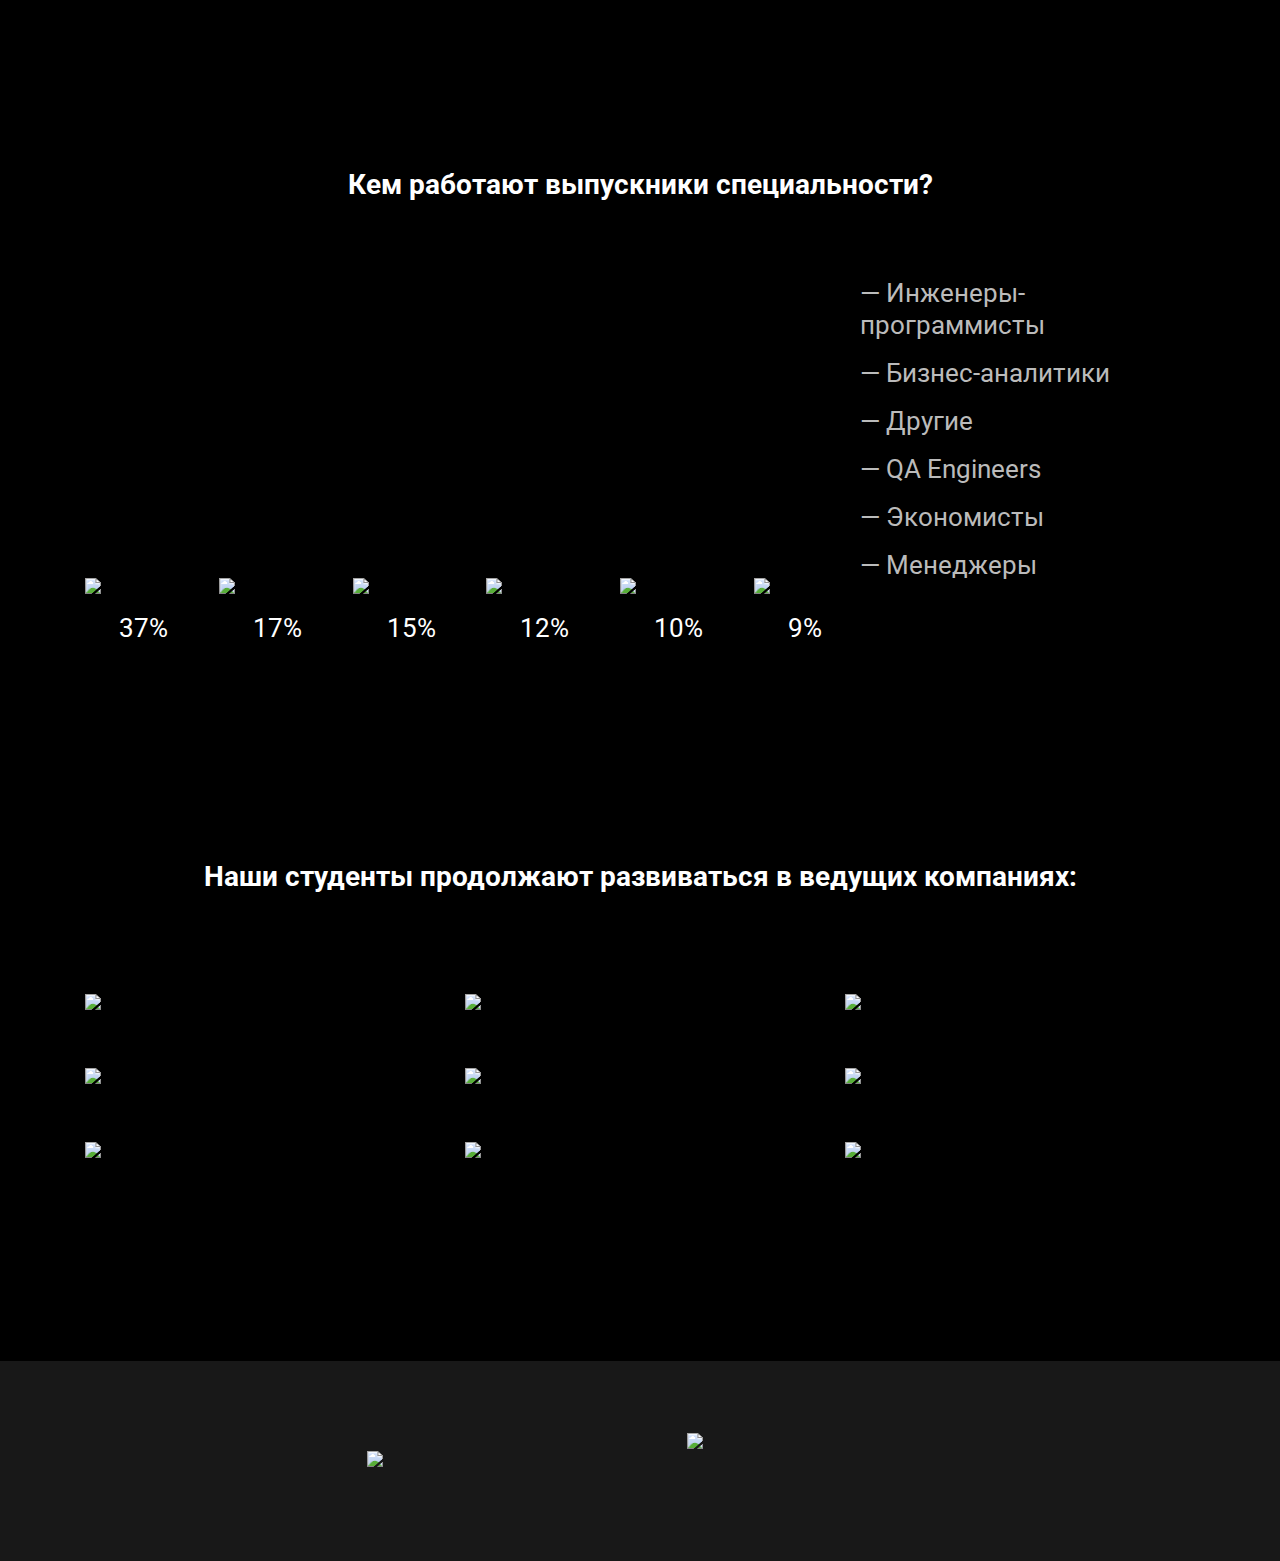
==== commit 58889fdf: "cOMMIT6" ====
--- a/index.html
+++ b/index.html
@@ -5,9 +5,9 @@
   <title>UIR</title>
   <meta name="viewport" content="width=device-width, initial-scale=1, shrink-to-fit=no">
   <link href="https://fonts.googleapis.com/css?family=Roboto:400,500,700&display=swap&subset=cyrillic" rel="stylesheet">>
-  <link rel="stylesheet" href = "css/bootstrap.min.css">
-	<link rel="stylesheet" href="css/owl.theme.default.min.css">
-  <link rel = "stylesheet" href="css/main.css">
+  <link rel="stylesheet" href = "CSS/bootstrap.min.css">
+	<link rel="stylesheet" href="CSS/owl.theme.default.min.css">
+  <link rel = "stylesheet" href="CSS/main.css">
   <link rel="stylesheet" href="https://cdnjs.cloudflare.com/ajax/libs/animate.css/3.7.2/animate.min.css">
   <link rel="stylesheet" href="https://stackpath.bootstrapcdn.com/font-awesome/4.7.0/css/font-awesome.min.css">
 </head>
@@ -18,7 +18,7 @@
           <div class="row">
             <div class="col-md-12">
               <img src="img/main.jpg" alt="photo">
-              <p><a href='https://www.pac.by/' data-hover='АКАДЕМИЯ УПРАВЛЕНИЯ ПРИ ПРЕЗИДЕНТЕ РЕСПУБЛИКИ БЕЛАРУСЬ' style="color:#BBBBBB">АКАДЕМИЯ УПРАВЛЕНИЯ ПРИ ПРЕЗИДЕНТЕ РЕСПУБЛИКИ БЕЛАРУСЬ</a></p>
+              <p><a href="https://www.pac.by/" data-hover="АКАДЕМИЯ УПРАВЛЕНИЯ ПРИ ПРЕЗИДЕНТЕ РЕСПУБЛИКИ БЕЛАРУСЬ" style="color:#BBBBBB"> АКАДЕМИЯ УПРАВЛЕНИЯ ПРИ ПРЕЗИДЕНТЕ РЕСПУБЛИКИ БЕЛАРУСЬ</a></p>
               <p class="main_page_uir">УПРАВЛЕНИЕ ИНФОРМАЦИОННЫМИ РЕСУРСАМИ</p>
                 <span class="col-md-12 big_title">Получи современное образование в сфере управления IT</span>
               </div>
@@ -118,34 +118,34 @@
         <div class="row materials_title">
           <div class="col-md-12">
               <p class="title">Наши студенты изучают:</p>
-          </div>
-        </div>
-        <div class="all_mat">
-        <div class="row">
-          <div class="col-md-12">
-            <p class="pharagraph wow slideInRight padd_mat" data-wow-duration="2s">WEB-дизайн и компьютерная графика</p>
-            <p class="pharagraph wow slideInRight padd_mat" data-wow-duration="2s">WEB-программирование</p>
-            <p class="pharagraph wow slideInRight" data-wow-duration="2s">Алгоритмизация и программирование</p>
-          </div>
-        </div>
-        <div class="row">
-          <div class="col-md-12 mat2">
-            <p class="pharagraph wow slideInRight padd_mat" data-wow-duration="2s" data-wow-offset="20">Информационные технологии в бизнесе</p>
-            <p class="pharagraph wow slideInRight padd_mat" data-wow-duration="2s" data-wow-offset="20">Информационные ресурсы</p>
-            <p class="pharagraph wow slideInRight" data-wow-duration="2s" data-wow-offset="20">Информационный менеджмент</p>
-          </div>
-        </div>
-        <div class="row">
-          <div class="col-md-12 mat3">
-          <p class="pharagraph wow slideInRight padd_mat" data-wow-duration="2s" data-wow-offset="20">Моделирование управленческих решений</p>
-            <p class="pharagraph wow slideInRight padd_mat" data-wow-duration="2s" data-wow-offset="20">Операционные системы и компьютерные сети</p>
-            <p class="pharagraph wow slideInRight" data-wow-duration="2s" data-wow-offset="20">Управление IT-проектами</p>
-          </div>
-        </div>
-        </div>
-      </div>
-      </div>
-    </section>
+            </div>
+          </div>
+          <div class="all_mat">
+          <div class="row">
+            <div class="col-md-12">
+              <p class="pharagraph wow slideInRight padd_mat" data-wow-duration="2s">WEB-дизайн и компьютерная графика</p>
+              <p class="pharagraph wow slideInRight padd_mat" data-wow-duration="2s">WEB-программирование</p>
+              <p class="pharagraph wow slideInRight" data-wow-duration="2s">Алгоритмизация и программирование</p>
+            </div>
+          </div>
+          <div class="row">
+            <div class="col-md-12 mat2">
+              <p class="pharagraph wow slideInRight padd_mat" data-wow-duration="2s" data-wow-offset="20">Информационные технологии в бизнесе</p>
+              <p class="pharagraph wow slideInRight padd_mat" data-wow-duration="2s" data-wow-offset="20">Информационные ресурсы</p>
+              <p class="pharagraph wow slideInRight" data-wow-duration="2s" data-wow-offset="20">Информационный менеджмент</p>
+            </div>
+          </div>
+          <div class="row">
+            <div class="col-md-12 mat3">
+            <p class="pharagraph wow slideInRight padd_mat" data-wow-duration="2s" data-wow-offset="20">Моделирование управленческих решений</p>
+              <p class="pharagraph wow slideInRight padd_mat" data-wow-duration="2s" data-wow-offset="20">Операционные системы и компьютерные сети</p>
+              <p class="pharagraph wow slideInRight" data-wow-duration="2s" data-wow-offset="20">Управление IT-проектами</p>
+            </div>
+          </div>
+          </div>
+        </div>
+        </div>
+      </section>
 
 
     <section class="counter">
@@ -202,54 +202,54 @@
           <div class="all_sp_texts">
             <div class="row">
               <div class="col-md-12">
-                <p class="pharagraph sp_text">— Инженер-программисты</p>
-              </div>
-            </div>
-            <div class="row">
-              <div class="col-md-12">
-                <p class="pharagraph sp_text">— Бизнес-аналитики</p>
-              </div>
-            </div>
-            <div class="row">
-              <div class="col-md-12">
-                <p class="pharagraph sp_text">— Другие</p>
-              </div>
-            </div>
-            <div class="row">
-              <div class="col-md-12">
-                <p class="pharagraph sp_text">— QA Engineers</p>
-              </div>
-            </div>
-            <div class="row">
-              <div class="col-md-12">
-                <p class="pharagraph sp_text">— Экономисты</p>
-              </div>
-            </div>
-            <div class="row">
-              <div class="col-md-12">
-                <p class="pharagraph sp_text">— Менеджеры</p>
+                <p class="pharagraph sp_text wow jackInTheBox" data-wow-offset="25">— Инженеры-программисты</p>
+              </div>
+            </div>
+            <div class="row">
+              <div class="col-md-12">
+                <p class="pharagraph sp_text wow jackInTheBox" data-wow-offset="25">— Бизнес-аналитики</p>
+              </div>
+            </div>
+            <div class="row">
+              <div class="col-md-12">
+                <p class="pharagraph sp_text wow jackInTheBox" data-wow-offset="25">— Другие</p>
+              </div>
+            </div>
+            <div class="row">
+              <div class="col-md-12">
+                <p class="pharagraph sp_text wow jackInTheBox" data-wow-offset="25">— QA Engineers</p>
+              </div>
+            </div>
+            <div class="row">
+              <div class="col-md-12">
+                <p class="pharagraph sp_text wow jackInTheBox" data-wow-offset="25">— Экономисты</p>
+              </div>
+            </div>
+            <div class="row">
+              <div class="col-md-12">
+                <p class="pharagraph sp_text wow jackInTheBox" data-wow-offset="25">— Менеджеры</p>
               </div>
             </div>
           </div>
           </div>
           <div class="row percent width_sp justify-content-between d-flex">
             <div class="col-md-1">
-              <p class="pharagraph sp_text">37%</p>
-            </div>
-            <div class="col-md-1">
-              <p class="pharagraph sp_text">17%</p>
-            </div>
-            <div class="col-md-1">
-              <p class="pharagraph sp_text">15%</p>
-            </div>
-            <div class="col-md-1">
-              <p class="pharagraph sp_text">12%</p>
-            </div>
-            <div class="col-md-1">
-              <p class="pharagraph sp_text">10%</p>
-            </div>
-            <div class="col-md-1">
-              <p class="pharagraph sp_text">9%</p>
+              <p class="pharagraph num_text">37%</p>
+            </div>
+            <div class="col-md-1">
+              <p class="pharagraph num_text">17%</p>
+            </div>
+            <div class="col-md-1">
+              <p class="pharagraph num_text">15%</p>
+            </div>
+            <div class="col-md-1">
+              <p class="pharagraph num_text">12%</p>
+            </div>
+            <div class="col-md-1">
+              <p class="pharagraph num_text">10%</p>
+            </div>
+            <div class="col-md-1">
+              <p class="pharagraph num_text">9%</p>
             </div>
           </div>
         </div>
@@ -266,35 +266,35 @@
         </div>
         <div class="row justify-content-between d-flex">
           <div class="col-md-4">
-            <a class="epam"><img src="img/epam_st.png"></a>
-          </div>
-          <div class="col-md-4">
-            <img src="img/bps_st.png">
-          </div>
-          <div class="col-md-4">
-            <img src="img/borovoi_st.png">
+        <img src="img/epam_st.png" id="epam">
+          </div>
+          <div class="col-md-4">
+            <img src="img/bps_st.png" id="bps">
+          </div>
+          <div class="col-md-4">
+            <img src="img/borovoi_st.png" id="borovoi">
           </div>
         </div>
         <div class="row companies_top justify-content-between d-flex">
           <div class="col-md-4">
-            <img src="img/itechart_st.png">
-          </div>
-          <div class="col-md-4">
-            <img src="img/itransition_st.png">
-          </div>
-          <div class="col-md-4">
-            <img src="img/ey_st.png">
+            <img src="img/itechart_st.png" id="itechart">
+          </div>
+          <div class="col-md-4">
+            <img src="img/itransition_st.png" id="itransition">
+          </div>
+          <div class="col-md-4">
+            <img src="img/ey_st.png" id="ey">
           </div>
         </div>
         <div class="row companies_top justify-content-between d-flex">
           <div class="col-md-4">
-            <img src="img/iba_st.png">
-          </div>
-          <div class="col-md-4">
-            <img src="img/bel_st.png">
-          </div>
-          <div class="col-md-4">
-            <img src="img/business_st.png">
+            <img src="img/iba_st.png" id="iba">
+          </div>
+          <div class="col-md-4">
+            <img src="img/bel_st.png" id="bel">
+          </div>
+          <div class="col-md-4">
+            <img src="img/business_st.png" id="bus">
           </div>
         </div>
       </div>
@@ -322,13 +322,14 @@
       <div class="container">
       </div>
     </section>
-    <script src="js/wow.js"></script>
+    <script src="JS/wow.js"></script>
               <script>
               new WOW().init();
               </script>
               <script src="https://yastatic.net/jquery/3.1.0/jquery.min.js"></script>
-              <script>window.jQuery || document.write('<script src="js/vendor/jquery-3.1.0.min.js"></script>')</script>
+            <!-- <script>window.jQuery || document.write('<script src="js/vendor/jquery-3.1.0.min.js"></script>')</script>-->
+            <!--  <script>window.jQuery || document.write('<script src="js/vendor/jquery-3.1.0.min.js"></script>')</script>-->
               <script src="https://cdnjs.cloudflare.com/ajax/libs/popper.js/1.14.7/umd/popper.min.js" integrity="sha384-UO2eT0CpHqdSJQ6hJty5KVphtPhzWj9WO1clHTMGa3JDZwrnQq4sF86dIHNDz0W1" crossorigin="anonymous"></script>
 <script src="https://stackpath.bootstrapcdn.com/bootstrap/4.3.1/js/bootstrap.min.js" integrity="sha384-JjSmVgyd0p3pXB1rRibZUAYoIIy6OrQ6VrjIEaFf/nJGzIxFDsf4x0xIM+B07jRM" crossorigin="anonymous"></script>
-<script src="js/main.js"></script>
+<script src="JS/main.js"></script>
 </body>
--- a/CSS/main.css
+++ b/CSS/main.css
@@ -0,0 +1,234 @@
+body{
+  background-color: black;
+  font-family: Roboto;
+}
+.big_title{
+  font-weight: 500;
+  font-size: 60px;
+  color: #FFFFFF;
+  line-height: 70px;
+  letter-spacing: 1px;
+}
+.title{
+  font-weight: 700;
+  font-size: 28px;
+  color: #FFFFFF;
+  line-height: 33px;
+}
+.pharagraph{
+  color: #FFFFFF;
+  font-weight: 400;
+  font-size: 26px;
+  line-height: 32px;
+}
+
+.main_page p{
+  position: absolute;
+  margin-left: 226px;
+  top: 0px;
+  font-size: 24px;
+  color: #BBBBBB;
+  text-align:center;
+}
+.main_page_uir{
+  padding-top: 30px;
+  padding-left: 110px;
+  text-align:center;
+}
+.main_page a{
+  text-shadow: none;
+  text-decoration: none;
+}
+.main_page a::before {
+  color: #BBBBBB;
+  content: attr(data-hover);
+  position: absolute;
+  transition: transform 3s, opacity 1.5s;
+}
+.main_page a:hover::before,
+.main_page a:focus::before {
+  transform: scale(0.5);
+  color: white;
+  opacity: 0;
+}
+.main_page{
+  width: 1360px;
+  height:830px;
+}
+.main_page span {
+  position: absolute;
+  top:250px;
+  left:77px;
+  text-align: left;
+}
+
+
+
+.pharagraph_desc{
+  padding-bottom: 40px;
+}
+.desc img{
+  display: block;
+  margin-left: auto;
+  margin-right: auto
+}
+.desc p{
+  text-align: center;
+  margin-top:15px
+}
+
+
+
+.subject_page{
+  padding-top: 115px;
+  padding-bottom: 160px;
+}
+.sub p{
+  position: absolute;
+  right: 10%;
+  top: 50%;
+}
+.sub_title
+{
+  left: 70px;
+}
+.sub_ImgIT{
+  position: absolute;
+  top: 100px;
+  left: -170px;
+}
+.sub_ImgManagment{
+  position: absolute;
+  top: 530px;
+  left: -265px;
+}
+.sub_ImgEconomy{
+  position: absolute;
+  top: 315px;
+  left: -41px;
+}
+
+
+
+.why_uir{
+padding-bottom: 140px;
+}
+.list{
+  padding-top: 80px;
+  padding-left: 7px;
+}
+.text1{
+  margin-top: 20px;
+  padding-left: 25px;
+}
+.list1{
+  padding-bottom: 40px;
+}
+
+
+.materials{
+  padding-bottom: 335px;
+}
+.materials_title{
+  text-align: center;
+  padding-bottom: 80px;
+}
+.materials p{
+  padding-bottom: 10px;
+}
+.padd_mat{
+  margin-bottom:7px
+}
+.mat2{
+  padding-left:330px;  padding-top:10px
+}
+.mat3{
+  padding-left: 550px; padding-top:10px
+}
+.all_mat{
+  width:80vw;
+}
+
+
+
+.counter{
+  padding-bottom: 240px;
+}
+.counter_width{
+    width:1360px;
+}
+.number_right{
+margin-right: 80px;
+}
+.number{
+  color: #FFFFFF;
+  font-weight: 400;
+  font-size: 100px;
+  line-height: 32px;
+}
+.number_desc{
+  color: #BBBBBB;
+  margin-top: 65px;
+}
+
+
+
+.sp_all{
+  align-items: flex-end;
+}
+.width_sp{
+    width:730px;
+}
+.sp_title{
+  text-align: center;
+  padding-bottom: 60px;
+}
+.sp_text{
+  color: #BBBBBB;
+}
+.all_sp_texts{
+  width:335px;
+  margin-left: 60px;
+}
+.percent{
+margin-left:19px;
+margin-top: 15px;
+}
+
+
+
+.companies{
+  padding-top: 200px;
+  padding-bottom: 200px;
+}
+.companies_title{
+  text-align: center;
+  padding-bottom: 80px;
+}
+.companies_top{
+  padding-top: 50px;
+}
+
+.epam a:hover::before {
+  background: url(images/epam_anim.png);
+}
+
+
+
+.footer{
+  background-color: #181818;
+  height:200px;
+  width:100%;
+  padding-bottom: OpxS;
+}
+.icons{
+  width: 200px;
+}
+.icon_vk{
+  margin-left: 22vw;
+  margin-top: 10vh;
+}
+.icon_inst{
+  margin-left: 34vw;
+  margin-top: 8vh;
+}
